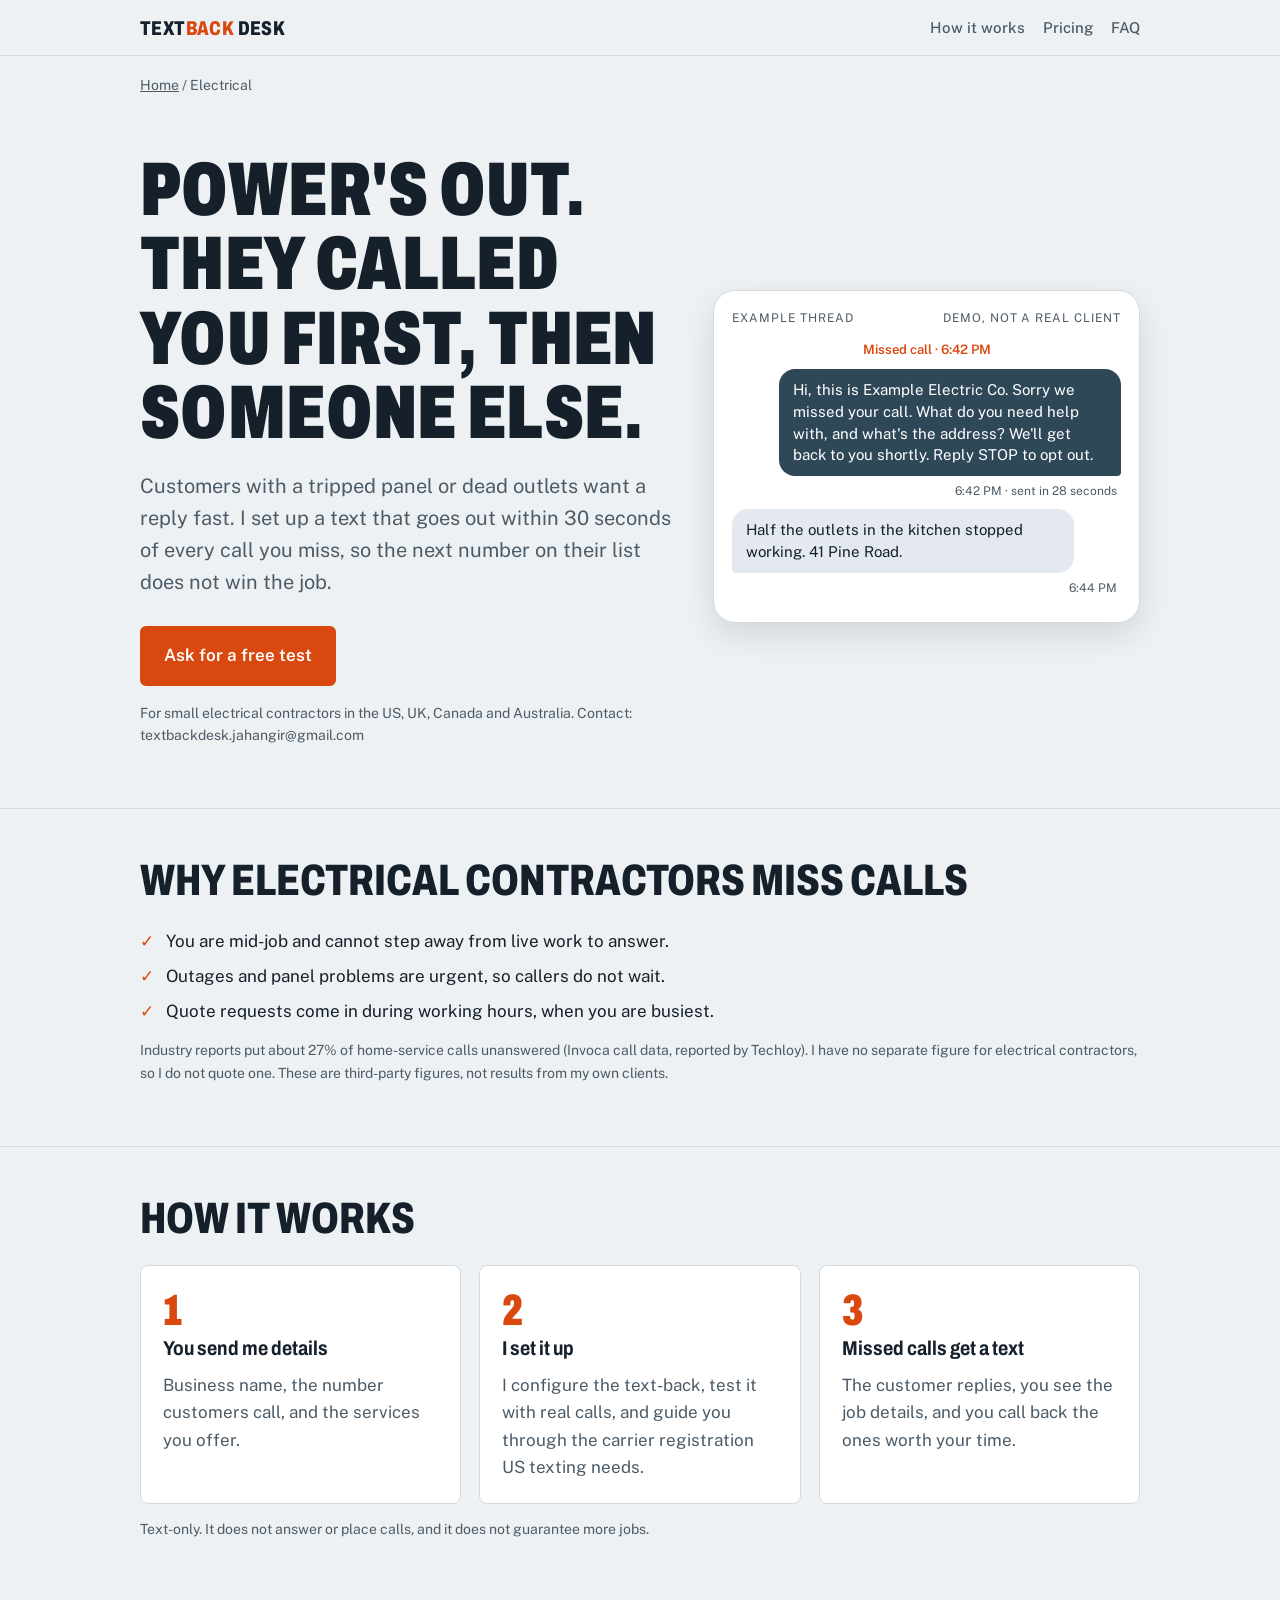
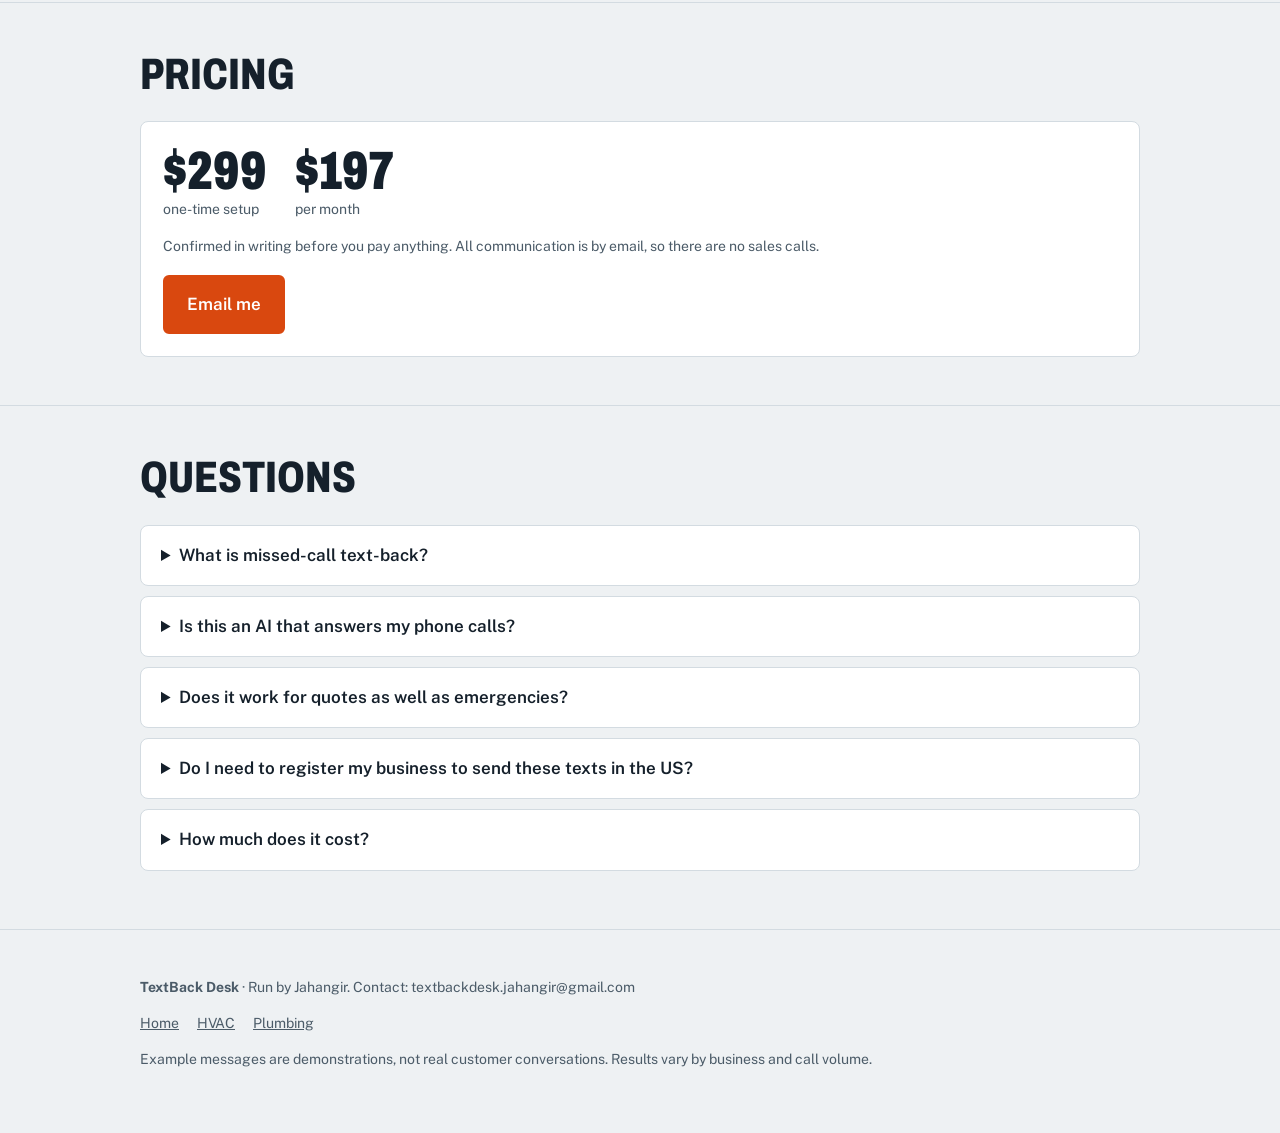
==== electrical/index.html @ cc11962f "Add TextBack Desk landing pages Co-Authored-By: Claude Sonnet 5.5 <noreply@anthropic.com> Claude-Ses" ====
<!DOCTYPE html>
<html lang="en">
<head>
<meta charset="utf-8">
<meta name="viewport" content="width=device-width, initial-scale=1">
<title>Missed-Call Text-Back for Electrical Contractors</title>
<meta name="description" content="Missed-call text-back for small electrical contractors in the US, UK, Canada and Australia. Every missed call gets a text within 30 seconds, written for electrical jobs.">
<link rel="canonical" href="https://jahangiribrahim66.github.io/textback-desk/electrical/">
<meta name="robots" content="index, follow">
<meta name="theme-color" content="#d9480f">
<meta property="og:type" content="website"><meta property="og:title" content="Missed-Call Text-Back for Electrical Contractors"><meta property="og:description" content="Missed-call text-back for small electrical contractors in the US, UK, Canada and Australia. Every missed call gets a text within 30 seconds, written for electrical jobs."><meta property="og:url" content="https://jahangiribrahim66.github.io/textback-desk/electrical/">
<link rel="icon" href="data:image/svg+xml,%3Csvg xmlns=%27http://www.w3.org/2000/svg%27 viewBox=%270 0 32 32%27%3E%3Crect width=%2732%27 height=%2732%27 rx=%276%27 fill=%27%23d9480f%27/%3E%3Cpath d=%27M8 10h16v9H15l-5 4v-4H8z%27 fill=%27white%27/%3E%3C/svg%3E">
<link rel="preconnect" href="https://fonts.googleapis.com">
<link rel="preconnect" href="https://fonts.gstatic.com" crossorigin>
<link href="https://fonts.googleapis.com/css2?family=Archivo:wdth,wght@62..125,500..900&family=Public+Sans:wght@400;500;600&display=swap" rel="stylesheet">
<style>
/* Direction: dispatch board. Truck-lettering headlines (condensed Archivo), hi-vis orange used only for the action, slate everywhere else. */
:root{
  --bg:#eef1f3; --surface:#ffffff; --ink:#15202b; --muted:#4b5b68; --line:#d3dbe1;
  --accent:#d9480f; --accent-ink:#ffffff; --slate:#2f4858; --bubble:#e3e9ee;
  --display:"Archivo","Arial Narrow",Arial,sans-serif; --body:"Public Sans",system-ui,-apple-system,"Segoe UI",sans-serif;
}
@media (prefers-color-scheme: dark){
  :root:not([data-theme="light"]){--bg:#10181f;--surface:#18232c;--ink:#eef2f5;--muted:#a3b2be;--line:#2b3a46;--accent:#ff7a3d;--accent-ink:#10181f;--slate:#7fa3b8;--bubble:#243441;color-scheme:dark}
}
:root[data-theme="dark"]{--bg:#10181f;--surface:#18232c;--ink:#eef2f5;--muted:#a3b2be;--line:#2b3a46;--accent:#ff7a3d;--accent-ink:#10181f;--slate:#7fa3b8;--bubble:#243441;color-scheme:dark}
*{box-sizing:border-box}
html{scroll-behavior:smooth}
body{margin:0;background:var(--bg);color:var(--ink);font:17px/1.6 var(--body)}
a{color:inherit}
.wrap{max-width:1040px;margin:0 auto;padding:0 20px}
header.top{border-bottom:1px solid var(--line)}
header.top .wrap{display:flex;justify-content:space-between;align-items:center;gap:16px;padding-top:14px;padding-bottom:14px}
.brand{font:800 20px/1 var(--display);font-stretch:75%;letter-spacing:.02em;text-transform:uppercase}
.brand span{color:var(--accent)}
nav a{margin-left:18px;text-decoration:none;font-weight:500;color:var(--muted);font-size:15px}
nav a:hover,nav a:focus-visible{color:var(--ink);text-decoration:underline}
h1,h2,h3{font-family:var(--display);text-wrap:balance;margin:0}
h1{font-size:clamp(40px,7vw,76px);font-weight:900;font-stretch:70%;line-height:.98;text-transform:uppercase;letter-spacing:.005em}
h2{font-size:clamp(28px,4.4vw,44px);font-weight:800;font-stretch:75%;text-transform:uppercase;line-height:1.05}
h3{font-size:20px;font-weight:700;font-stretch:85%}
.hero{display:grid;grid-template-columns:1.25fr 1fr;gap:40px;align-items:center;padding:56px 0 48px}
.hero p.lead{font-size:20px;color:var(--muted);max-width:34em;margin:20px 0 28px}
.btn{display:inline-block;background:var(--accent);color:var(--accent-ink);font-weight:600;padding:14px 22px;border-radius:6px;text-decoration:none;border:2px solid var(--accent)}
.btn:hover,.btn:focus-visible{outline:3px solid var(--slate);outline-offset:2px}
.btn.ghost{background:transparent;color:var(--ink);border-color:var(--line);margin-left:10px}
.fine{font-size:14px;color:var(--muted)}
.phone{background:var(--surface);border:1px solid var(--line);border-radius:22px;padding:18px;box-shadow:0 12px 30px rgba(21,32,43,.12)}
.phone .tag{font-size:12px;text-transform:uppercase;letter-spacing:.08em;color:var(--muted);margin-bottom:12px;display:flex;justify-content:space-between}
.msg{max-width:88%;padding:10px 14px;border-radius:16px;margin:8px 0;font-size:15px;line-height:1.45}
.msg.in{background:var(--bubble);border-bottom-left-radius:4px}
.msg.out{background:var(--slate);color:#fff;margin-left:auto;border-bottom-right-radius:4px}
:root[data-theme="dark"] .msg.out{color:#10181f}
@media (prefers-color-scheme: dark){:root:not([data-theme="light"]) .msg.out{color:#10181f}}
.sys{text-align:center;font-size:13px;color:var(--accent);font-weight:600;margin:6px 0}
.time{font-size:12px;color:var(--muted);text-align:right;margin:-2px 4px 6px}
section{padding:48px 0;border-top:1px solid var(--line)}
section>.wrap>h2{margin-bottom:24px}
.grid3{display:grid;grid-template-columns:repeat(3,1fr);gap:18px}
.card{background:var(--surface);border:1px solid var(--line);border-radius:8px;padding:22px}
.card .n{font:900 44px/1 var(--display);font-stretch:70%;color:var(--accent)}
.card p{margin:8px 0 0;color:var(--muted)}
.stats{display:grid;grid-template-columns:repeat(2,1fr);gap:18px}
.stat b{display:block;font:900 56px/1 var(--display);font-stretch:70%}
.two{display:grid;grid-template-columns:1fr 1fr;gap:18px}
ul.tick,ul.cross{list-style:none;padding:0;margin:14px 0 0}
ul.tick li,ul.cross li{padding-left:26px;position:relative;margin:8px 0}
ul.tick li::before{content:"\2713";position:absolute;left:0;color:var(--accent);font-weight:700}
ul.cross li::before{content:"\2715";position:absolute;left:0;color:var(--muted)}
.price{display:flex;flex-wrap:wrap;gap:28px;align-items:baseline}
.price b{font:900 54px/1 var(--display);font-stretch:70%}
details{background:var(--surface);border:1px solid var(--line);border-radius:8px;padding:16px 20px;margin:10px 0}
summary{font-weight:600;cursor:pointer}
details p{margin:10px 0 0;color:var(--muted)}
footer{border-top:1px solid var(--line);padding:32px 0 48px;color:var(--muted);font-size:14px}
:focus-visible{outline:3px solid var(--accent);outline-offset:2px}
@media (max-width:760px){
  .hero,.grid3,.two,.stats{grid-template-columns:1fr}
  .btn.ghost{margin:10px 0 0}
  nav a{margin-left:12px}
}
@media (prefers-reduced-motion:reduce){html{scroll-behavior:auto}}

.skip{position:absolute;left:-999px}.skip:focus{left:10px;top:10px;background:var(--surface);padding:8px 12px;z-index:9}
.crumbs{font-size:14px;color:var(--muted);padding-top:18px}.crumbs a{color:var(--muted)}
.links{display:flex;flex-wrap:wrap;gap:10px 18px;margin-top:10px}
</style>
<script type="application/ld+json">{"@context": "https://schema.org", "@graph": [{"@type": "Service", "@id": "https://jahangiribrahim66.github.io/textback-desk/electrical/#service", "name": "Missed-call text-back for electrical contractors", "serviceType": "Missed-call text-back setup and management", "description": "Missed-call text-back for small electrical contractors in the US, UK, Canada and Australia. Every missed call gets a text within 30 seconds, written for electrical jobs.", "provider": {"@type": "Person", "name": "Jahangir"}, "areaServed": ["United States", "United Kingdom", "Canada", "Australia"], "audience": {"@type": "BusinessAudience", "audienceType": "electrical contractors"}, "url": "https://jahangiribrahim66.github.io/textback-desk/electrical/"}, {"@type": "BreadcrumbList", "itemListElement": [{"@type": "ListItem", "position": 1, "name": "Home", "item": "https://jahangiribrahim66.github.io/textback-desk/"}, {"@type": "ListItem", "position": 2, "name": "Missed-Call Text-Back for Electrical Contractors", "item": "https://jahangiribrahim66.github.io/textback-desk/electrical/"}]}, {"@type": "FAQPage", "mainEntity": [{"@type": "Question", "name": "What is missed-call text-back?", "acceptedAnswer": {"@type": "Answer", "text": "It is an automatic text sent to a customer when their call to your business goes unanswered. It keeps the conversation open so the customer does not call the next company."}}, {"@type": "Question", "name": "Is this an AI that answers my phone calls?", "acceptedAnswer": {"@type": "Answer", "text": "No. This service is text-only. It does not answer or place phone calls."}}, {"@type": "Question", "name": "Does it work for quotes as well as emergencies?", "acceptedAnswer": {"@type": "Answer", "text": "Yes. The text asks what the job is, so you can read the reply and call back the emergency first and the quote request after."}}, {"@type": "Question", "name": "Do I need to register my business to send these texts in the US?", "acceptedAnswer": {"@type": "Answer", "text": "Yes. US carriers require A2P 10DLC registration for business texts sent from a standard local number, including automatic missed-call replies. It needs your legal business name, address, website and usually an EIN. Approval can take days to a couple of weeks, so texts may not go live on day one."}}, {"@type": "Question", "name": "How much does it cost?", "acceptedAnswer": {"@type": "Answer", "text": "Setup is $299 and the monthly fee is $197. The exact price is confirmed in writing before you pay anything."}}]}]}</script>
</head>
<body>
<a class="skip" href="#main">Skip to content</a>
<header class="top"><div class="wrap"><div class="brand"><a href="../" style="text-decoration:none">Text<span>Back</span> Desk</a></div><nav aria-label="Main"><a href="../#how">How it works</a><a href="../#pricing">Pricing</a><a href="../#faq">FAQ</a></nav></div></header>
<main id="main">
<div class="wrap">
  <div class="crumbs"><a href="../">Home</a> / Electrical</div>
  <div class="hero">
    <div>
      <h1>Power's out. They called you first, then someone else.</h1>
      <p class="lead">Customers with a tripped panel or dead outlets want a reply fast. I set up a text that goes out within 30 seconds of every call you miss, so the next number on their list does not win the job.</p>
      <a class="btn" href="mailto:textbackdesk.jahangir@gmail.com?subject=Free%20test%20of%20missed-call%20text-back">Ask for a free test</a>
      <p class="fine" style="margin-top:16px">For small electrical contractors in the US, UK, Canada and Australia. Contact: textbackdesk.jahangir@gmail.com</p>
    </div>
    <div class="phone" role="group" aria-label="Example text thread">
      <div class="tag"><span>Example thread</span><span>Demo, not a real client</span></div>
      <div class="sys">Missed call &middot; 6:42 PM</div>
      <div class="msg out">Hi, this is Example Electric Co. Sorry we missed your call. What do you need help with, and what's the address? We'll get back to you shortly. Reply STOP to opt out.</div>
      <div class="time">6:42 PM &middot; sent in 28 seconds</div>
      <div class="msg in">Half the outlets in the kitchen stopped working. 41 Pine Road.</div>
      <div class="time">6:44 PM</div>
    </div>
  </div>
</div>
<section><div class="wrap"><h2>Why electrical contractors miss calls</h2><ul class="tick"><li>You are mid-job and cannot step away from live work to answer.</li><li>Outages and panel problems are urgent, so callers do not wait.</li><li>Quote requests come in during working hours, when you are busiest.</li></ul><p class="fine" style="margin-top:14px">Industry reports put about 27% of home-service calls unanswered (Invoca call data, reported by Techloy). I have no separate figure for electrical contractors, so I do not quote one. These are third-party figures, not results from my own clients.</p></div></section>
<section id="how"><div class="wrap"><h2>How it works</h2>
<div class="grid3">
<div class="card"><div class="n">1</div><h3>You send me details</h3><p>Business name, the number customers call, and the services you offer.</p></div>
<div class="card"><div class="n">2</div><h3>I set it up</h3><p>I configure the text-back, test it with real calls, and guide you through the carrier registration US texting needs.</p></div>
<div class="card"><div class="n">3</div><h3>Missed calls get a text</h3><p>The customer replies, you see the job details, and you call back the ones worth your time.</p></div></div>
<p class="fine" style="margin-top:14px">Text-only. It does not answer or place calls, and it does not guarantee more jobs.</p></div></section>
<section id="pricing"><div class="wrap"><h2>Pricing</h2><div class="card"><div class="price"><div><b>$299</b><div class="fine">one-time setup</div></div><div><b>$197</b><div class="fine">per month</div></div></div><p class="fine" style="margin-top:14px">Confirmed in writing before you pay anything. All communication is by email, so there are no sales calls.</p><p style="margin-top:18px"><a class="btn" href="mailto:textbackdesk.jahangir@gmail.com?subject=Missed-call%20text-back">Email me</a></p></div></div></section>
<section id="faq"><div class="wrap"><h2>Questions</h2><details><summary>What is missed-call text-back?</summary><p>It is an automatic text sent to a customer when their call to your business goes unanswered. It keeps the conversation open so the customer does not call the next company.</p></details><details><summary>Is this an AI that answers my phone calls?</summary><p>No. This service is text-only. It does not answer or place phone calls.</p></details><details><summary>Does it work for quotes as well as emergencies?</summary><p>Yes. The text asks what the job is, so you can read the reply and call back the emergency first and the quote request after.</p></details><details><summary>Do I need to register my business to send these texts in the US?</summary><p>Yes. US carriers require A2P 10DLC registration for business texts sent from a standard local number, including automatic missed-call replies. It needs your legal business name, address, website and usually an EIN. Approval can take days to a couple of weeks, so texts may not go live on day one.</p></details><details><summary>How much does it cost?</summary><p>Setup is $299 and the monthly fee is $197. The exact price is confirmed in writing before you pay anything.</p></details></div></section>
</main>
<footer><div class="wrap"><p><strong>TextBack Desk</strong> &middot; Run by Jahangir. Contact: textbackdesk.jahangir@gmail.com</p><div class="links"><a href="../">Home</a><a href="../hvac/">HVAC</a><a href="../plumbing/">Plumbing</a></div><p>Example messages are demonstrations, not real customer conversations. Results vary by business and call volume.</p></div></footer>
</body></html>
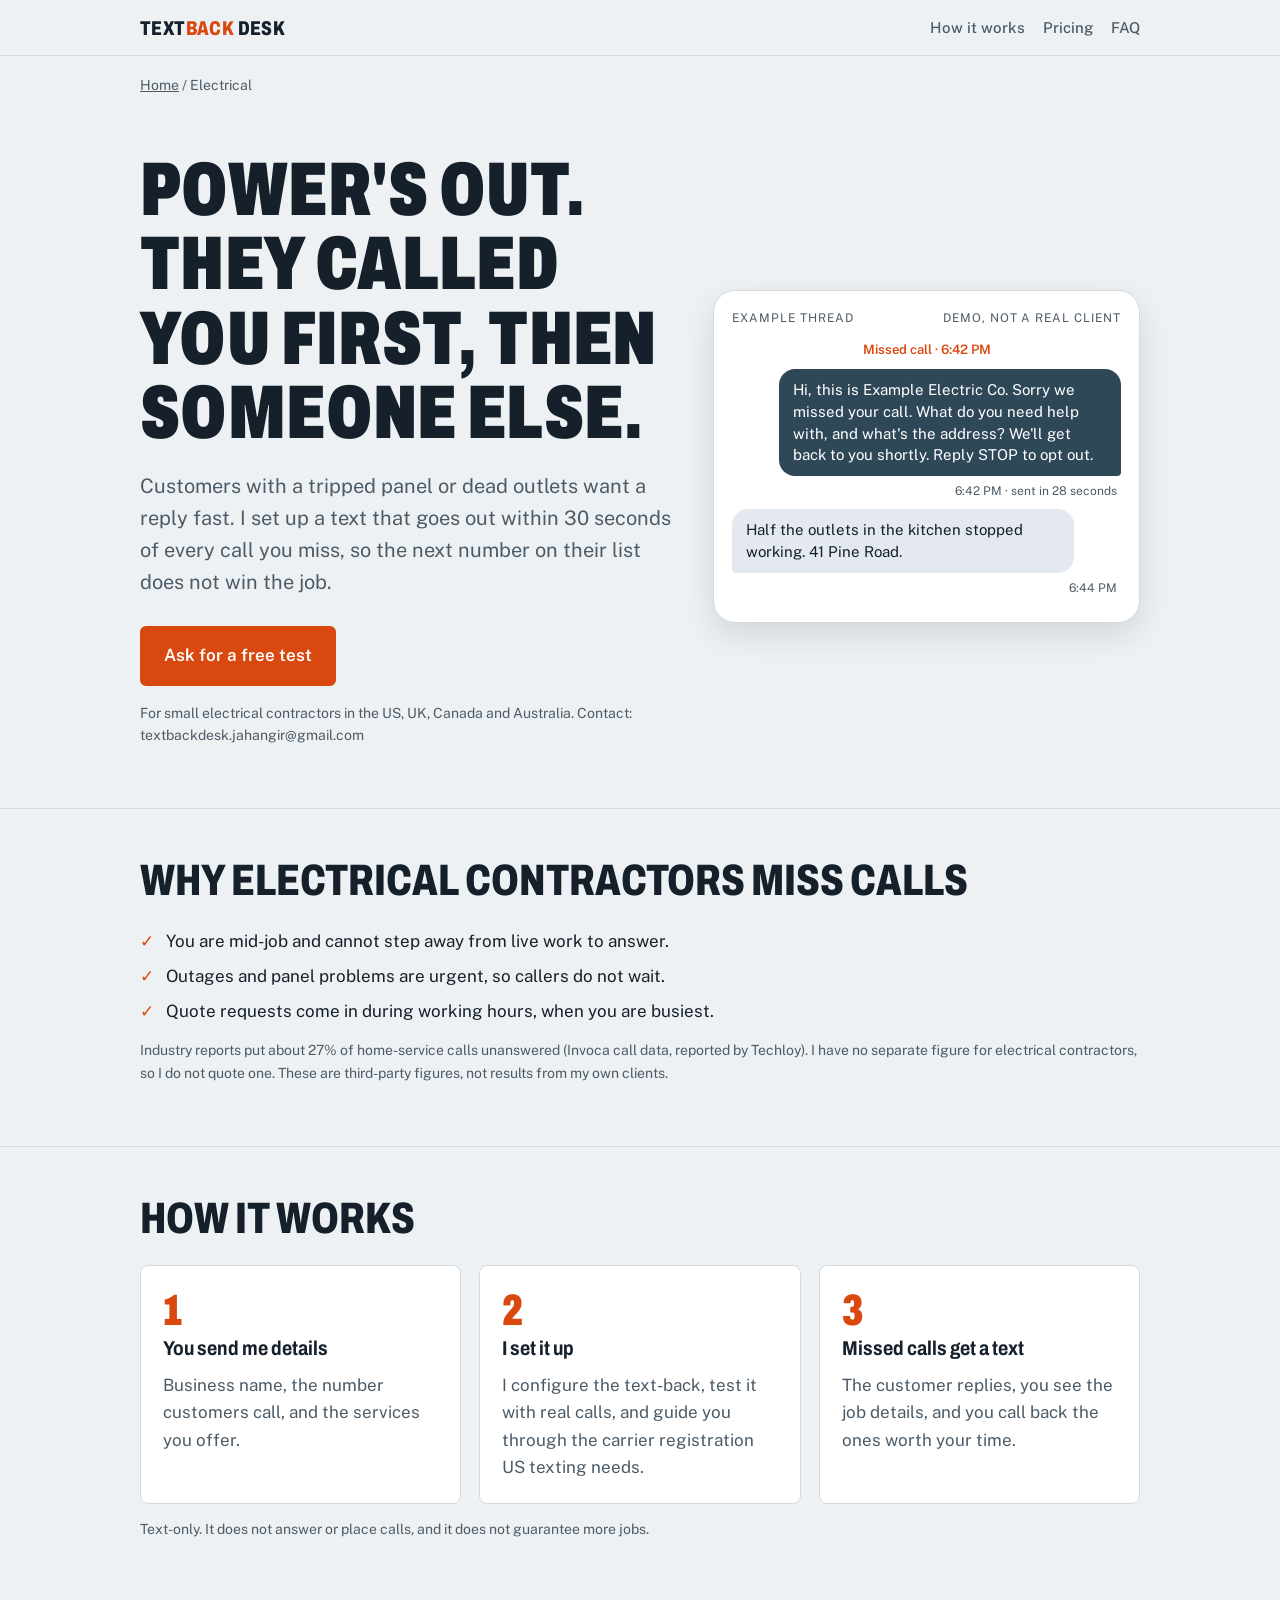
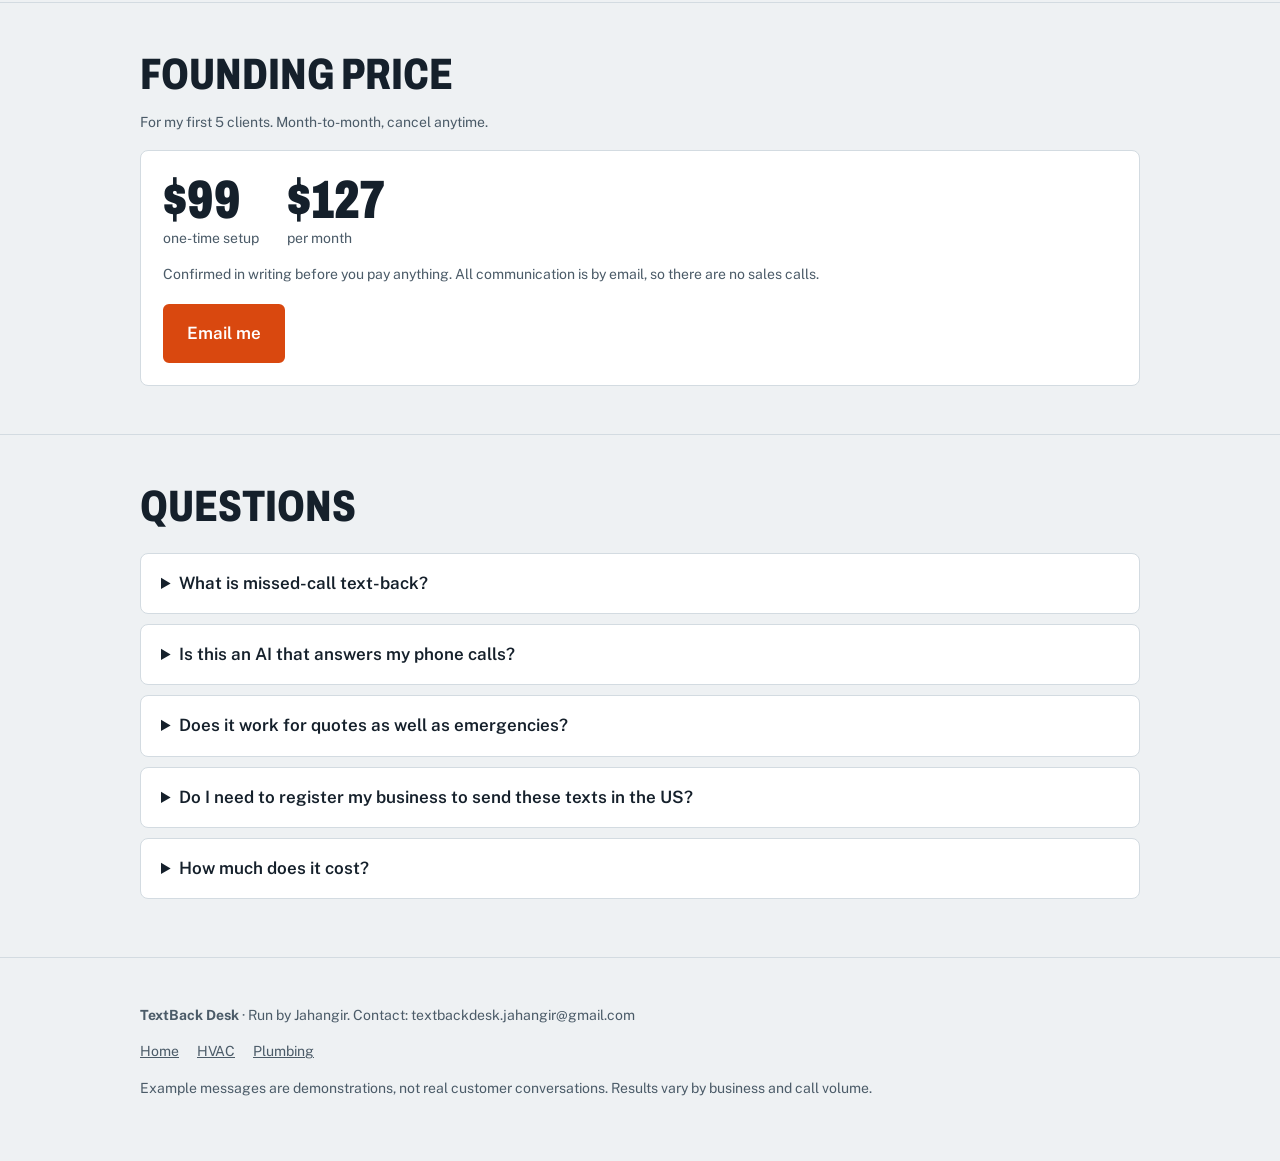
==== commit 0a209ce6: "Set founding price: $99 setup, $127/month Co-Authored-By: Claude Sonnet 5.5 <noreply@anthropic.com> " ====
--- a/electrical/index.html
+++ b/electrical/index.html
@@ -85,7 +85,7 @@
 .crumbs{font-size:14px;color:var(--muted);padding-top:18px}.crumbs a{color:var(--muted)}
 .links{display:flex;flex-wrap:wrap;gap:10px 18px;margin-top:10px}
 </style>
-<script type="application/ld+json">{"@context": "https://schema.org", "@graph": [{"@type": "Service", "@id": "https://jahangiribrahim66.github.io/textback-desk/electrical/#service", "name": "Missed-call text-back for electrical contractors", "serviceType": "Missed-call text-back setup and management", "description": "Missed-call text-back for small electrical contractors in the US, UK, Canada and Australia. Every missed call gets a text within 30 seconds, written for electrical jobs.", "provider": {"@type": "Person", "name": "Jahangir"}, "areaServed": ["United States", "United Kingdom", "Canada", "Australia"], "audience": {"@type": "BusinessAudience", "audienceType": "electrical contractors"}, "url": "https://jahangiribrahim66.github.io/textback-desk/electrical/"}, {"@type": "BreadcrumbList", "itemListElement": [{"@type": "ListItem", "position": 1, "name": "Home", "item": "https://jahangiribrahim66.github.io/textback-desk/"}, {"@type": "ListItem", "position": 2, "name": "Missed-Call Text-Back for Electrical Contractors", "item": "https://jahangiribrahim66.github.io/textback-desk/electrical/"}]}, {"@type": "FAQPage", "mainEntity": [{"@type": "Question", "name": "What is missed-call text-back?", "acceptedAnswer": {"@type": "Answer", "text": "It is an automatic text sent to a customer when their call to your business goes unanswered. It keeps the conversation open so the customer does not call the next company."}}, {"@type": "Question", "name": "Is this an AI that answers my phone calls?", "acceptedAnswer": {"@type": "Answer", "text": "No. This service is text-only. It does not answer or place phone calls."}}, {"@type": "Question", "name": "Does it work for quotes as well as emergencies?", "acceptedAnswer": {"@type": "Answer", "text": "Yes. The text asks what the job is, so you can read the reply and call back the emergency first and the quote request after."}}, {"@type": "Question", "name": "Do I need to register my business to send these texts in the US?", "acceptedAnswer": {"@type": "Answer", "text": "Yes. US carriers require A2P 10DLC registration for business texts sent from a standard local number, including automatic missed-call replies. It needs your legal business name, address, website and usually an EIN. Approval can take days to a couple of weeks, so texts may not go live on day one."}}, {"@type": "Question", "name": "How much does it cost?", "acceptedAnswer": {"@type": "Answer", "text": "Setup is $299 and the monthly fee is $197. The exact price is confirmed in writing before you pay anything."}}]}]}</script>
+<script type="application/ld+json">{"@context": "https://schema.org", "@graph": [{"@type": "Service", "@id": "https://jahangiribrahim66.github.io/textback-desk/electrical/#service", "name": "Missed-call text-back for electrical contractors", "serviceType": "Missed-call text-back setup and management", "description": "Missed-call text-back for small electrical contractors in the US, UK, Canada and Australia. Every missed call gets a text within 30 seconds, written for electrical jobs.", "provider": {"@type": "Person", "name": "Jahangir"}, "areaServed": ["United States", "United Kingdom", "Canada", "Australia"], "audience": {"@type": "BusinessAudience", "audienceType": "electrical contractors"}, "url": "https://jahangiribrahim66.github.io/textback-desk/electrical/"}, {"@type": "BreadcrumbList", "itemListElement": [{"@type": "ListItem", "position": 1, "name": "Home", "item": "https://jahangiribrahim66.github.io/textback-desk/"}, {"@type": "ListItem", "position": 2, "name": "Missed-Call Text-Back for Electrical Contractors", "item": "https://jahangiribrahim66.github.io/textback-desk/electrical/"}]}, {"@type": "FAQPage", "mainEntity": [{"@type": "Question", "name": "What is missed-call text-back?", "acceptedAnswer": {"@type": "Answer", "text": "It is an automatic text sent to a customer when their call to your business goes unanswered. It keeps the conversation open so the customer does not call the next company."}}, {"@type": "Question", "name": "Is this an AI that answers my phone calls?", "acceptedAnswer": {"@type": "Answer", "text": "No. This service is text-only. It does not answer or place phone calls."}}, {"@type": "Question", "name": "Does it work for quotes as well as emergencies?", "acceptedAnswer": {"@type": "Answer", "text": "Yes. The text asks what the job is, so you can read the reply and call back the emergency first and the quote request after."}}, {"@type": "Question", "name": "Do I need to register my business to send these texts in the US?", "acceptedAnswer": {"@type": "Answer", "text": "Yes. US carriers require A2P 10DLC registration for business texts sent from a standard local number, including automatic missed-call replies. It needs your legal business name, address, website and usually an EIN. Approval can take days to a couple of weeks, so texts may not go live on day one."}}, {"@type": "Question", "name": "How much does it cost?", "acceptedAnswer": {"@type": "Answer", "text": "Founding price for the first 5 clients: $99 setup and $127 per month, month-to-month. The exact price is confirmed in writing before you pay anything."}}]}]}</script>
 </head>
 <body>
 <a class="skip" href="#main">Skip to content</a>
@@ -117,8 +117,8 @@
 <div class="card"><div class="n">2</div><h3>I set it up</h3><p>I configure the text-back, test it with real calls, and guide you through the carrier registration US texting needs.</p></div>
 <div class="card"><div class="n">3</div><h3>Missed calls get a text</h3><p>The customer replies, you see the job details, and you call back the ones worth your time.</p></div></div>
 <p class="fine" style="margin-top:14px">Text-only. It does not answer or place calls, and it does not guarantee more jobs.</p></div></section>
-<section id="pricing"><div class="wrap"><h2>Pricing</h2><div class="card"><div class="price"><div><b>$299</b><div class="fine">one-time setup</div></div><div><b>$197</b><div class="fine">per month</div></div></div><p class="fine" style="margin-top:14px">Confirmed in writing before you pay anything. All communication is by email, so there are no sales calls.</p><p style="margin-top:18px"><a class="btn" href="mailto:textbackdesk.jahangir@gmail.com?subject=Missed-call%20text-back">Email me</a></p></div></div></section>
-<section id="faq"><div class="wrap"><h2>Questions</h2><details><summary>What is missed-call text-back?</summary><p>It is an automatic text sent to a customer when their call to your business goes unanswered. It keeps the conversation open so the customer does not call the next company.</p></details><details><summary>Is this an AI that answers my phone calls?</summary><p>No. This service is text-only. It does not answer or place phone calls.</p></details><details><summary>Does it work for quotes as well as emergencies?</summary><p>Yes. The text asks what the job is, so you can read the reply and call back the emergency first and the quote request after.</p></details><details><summary>Do I need to register my business to send these texts in the US?</summary><p>Yes. US carriers require A2P 10DLC registration for business texts sent from a standard local number, including automatic missed-call replies. It needs your legal business name, address, website and usually an EIN. Approval can take days to a couple of weeks, so texts may not go live on day one.</p></details><details><summary>How much does it cost?</summary><p>Setup is $299 and the monthly fee is $197. The exact price is confirmed in writing before you pay anything.</p></details></div></section>
+<section id="pricing"><div class="wrap"><h2>Founding price</h2><p class="fine" style="margin:-10px 0 16px">For my first 5 clients. Month-to-month, cancel anytime.</p><div class="card"><div class="price"><div><b>$99</b><div class="fine">one-time setup</div></div><div><b>$127</b><div class="fine">per month</div></div></div><p class="fine" style="margin-top:14px">Confirmed in writing before you pay anything. All communication is by email, so there are no sales calls.</p><p style="margin-top:18px"><a class="btn" href="mailto:textbackdesk.jahangir@gmail.com?subject=Missed-call%20text-back">Email me</a></p></div></div></section>
+<section id="faq"><div class="wrap"><h2>Questions</h2><details><summary>What is missed-call text-back?</summary><p>It is an automatic text sent to a customer when their call to your business goes unanswered. It keeps the conversation open so the customer does not call the next company.</p></details><details><summary>Is this an AI that answers my phone calls?</summary><p>No. This service is text-only. It does not answer or place phone calls.</p></details><details><summary>Does it work for quotes as well as emergencies?</summary><p>Yes. The text asks what the job is, so you can read the reply and call back the emergency first and the quote request after.</p></details><details><summary>Do I need to register my business to send these texts in the US?</summary><p>Yes. US carriers require A2P 10DLC registration for business texts sent from a standard local number, including automatic missed-call replies. It needs your legal business name, address, website and usually an EIN. Approval can take days to a couple of weeks, so texts may not go live on day one.</p></details><details><summary>How much does it cost?</summary><p>Founding price for the first 5 clients: $99 setup and $127 per month, month-to-month. The exact price is confirmed in writing before you pay anything.</p></details></div></section>
 </main>
 <footer><div class="wrap"><p><strong>TextBack Desk</strong> &middot; Run by Jahangir. Contact: textbackdesk.jahangir@gmail.com</p><div class="links"><a href="../">Home</a><a href="../hvac/">HVAC</a><a href="../plumbing/">Plumbing</a></div><p>Example messages are demonstrations, not real customer conversations. Results vary by business and call volume.</p></div></footer>
 </body></html>
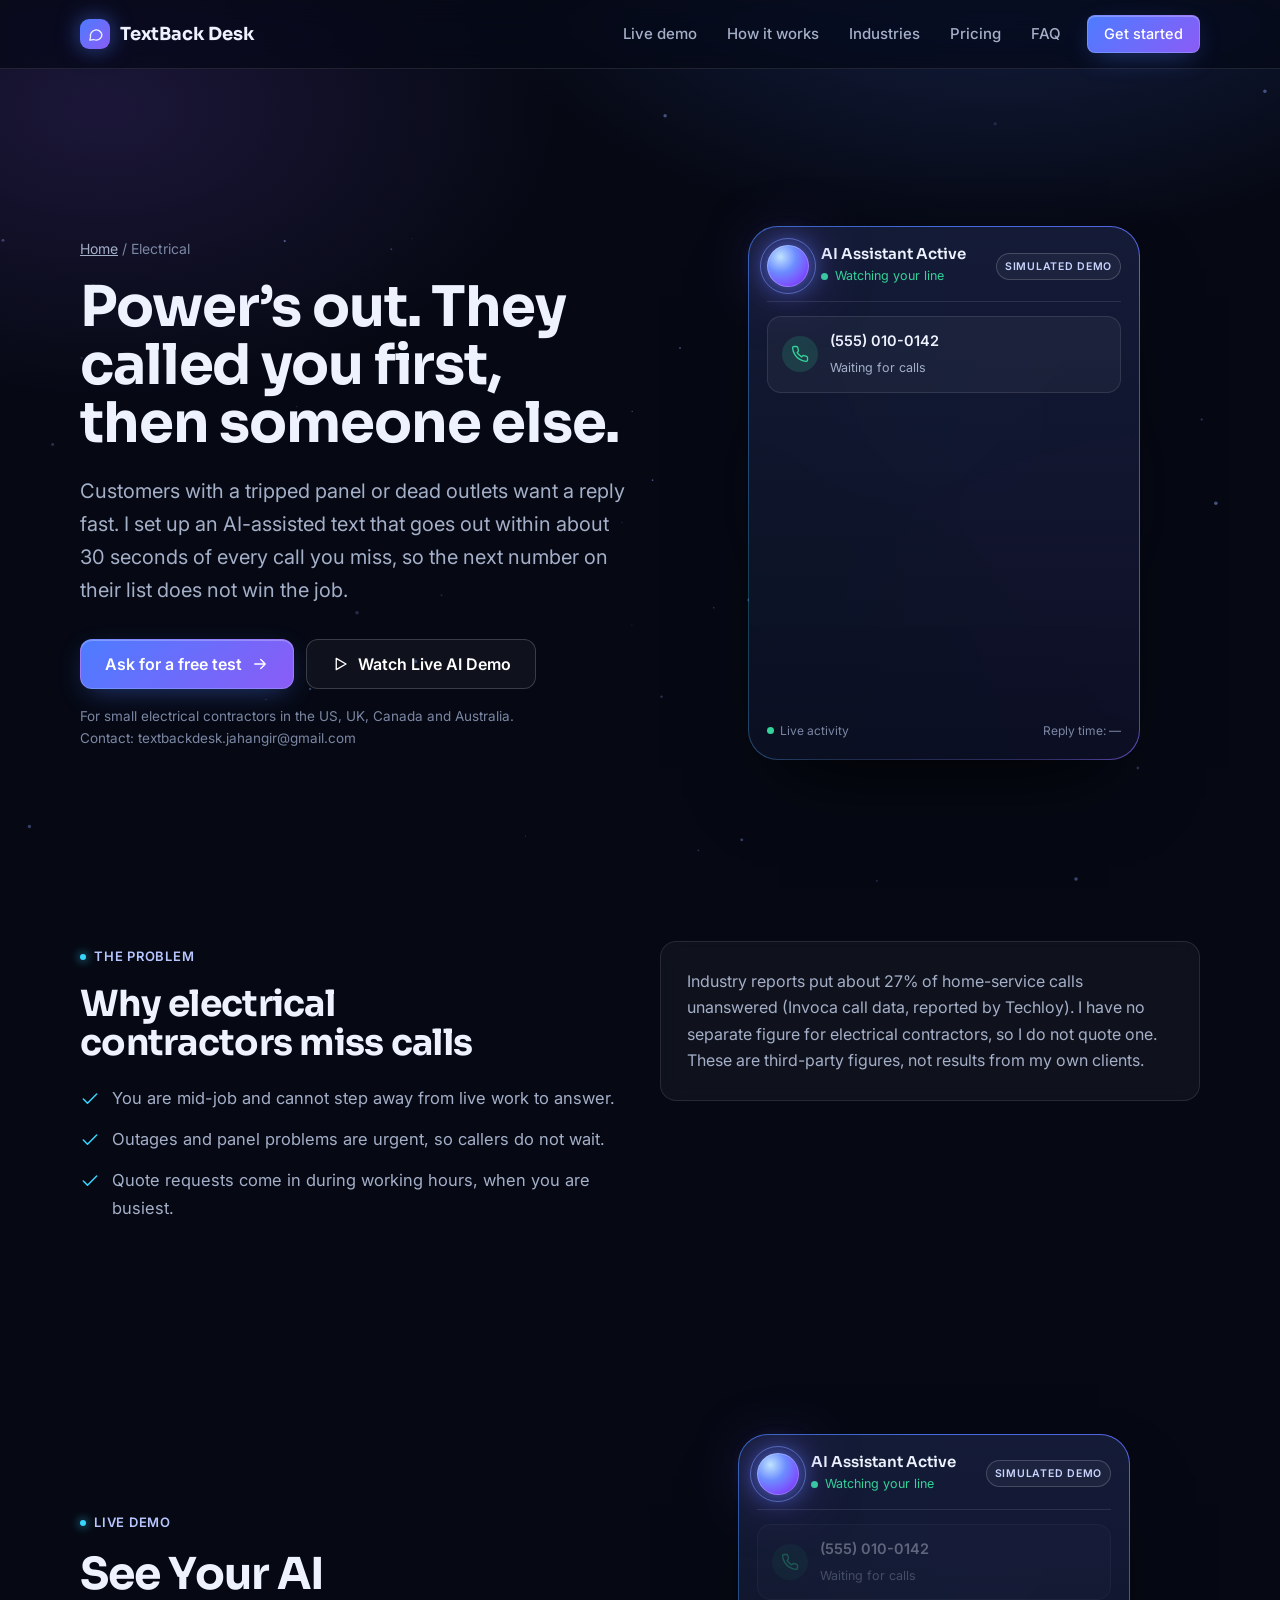
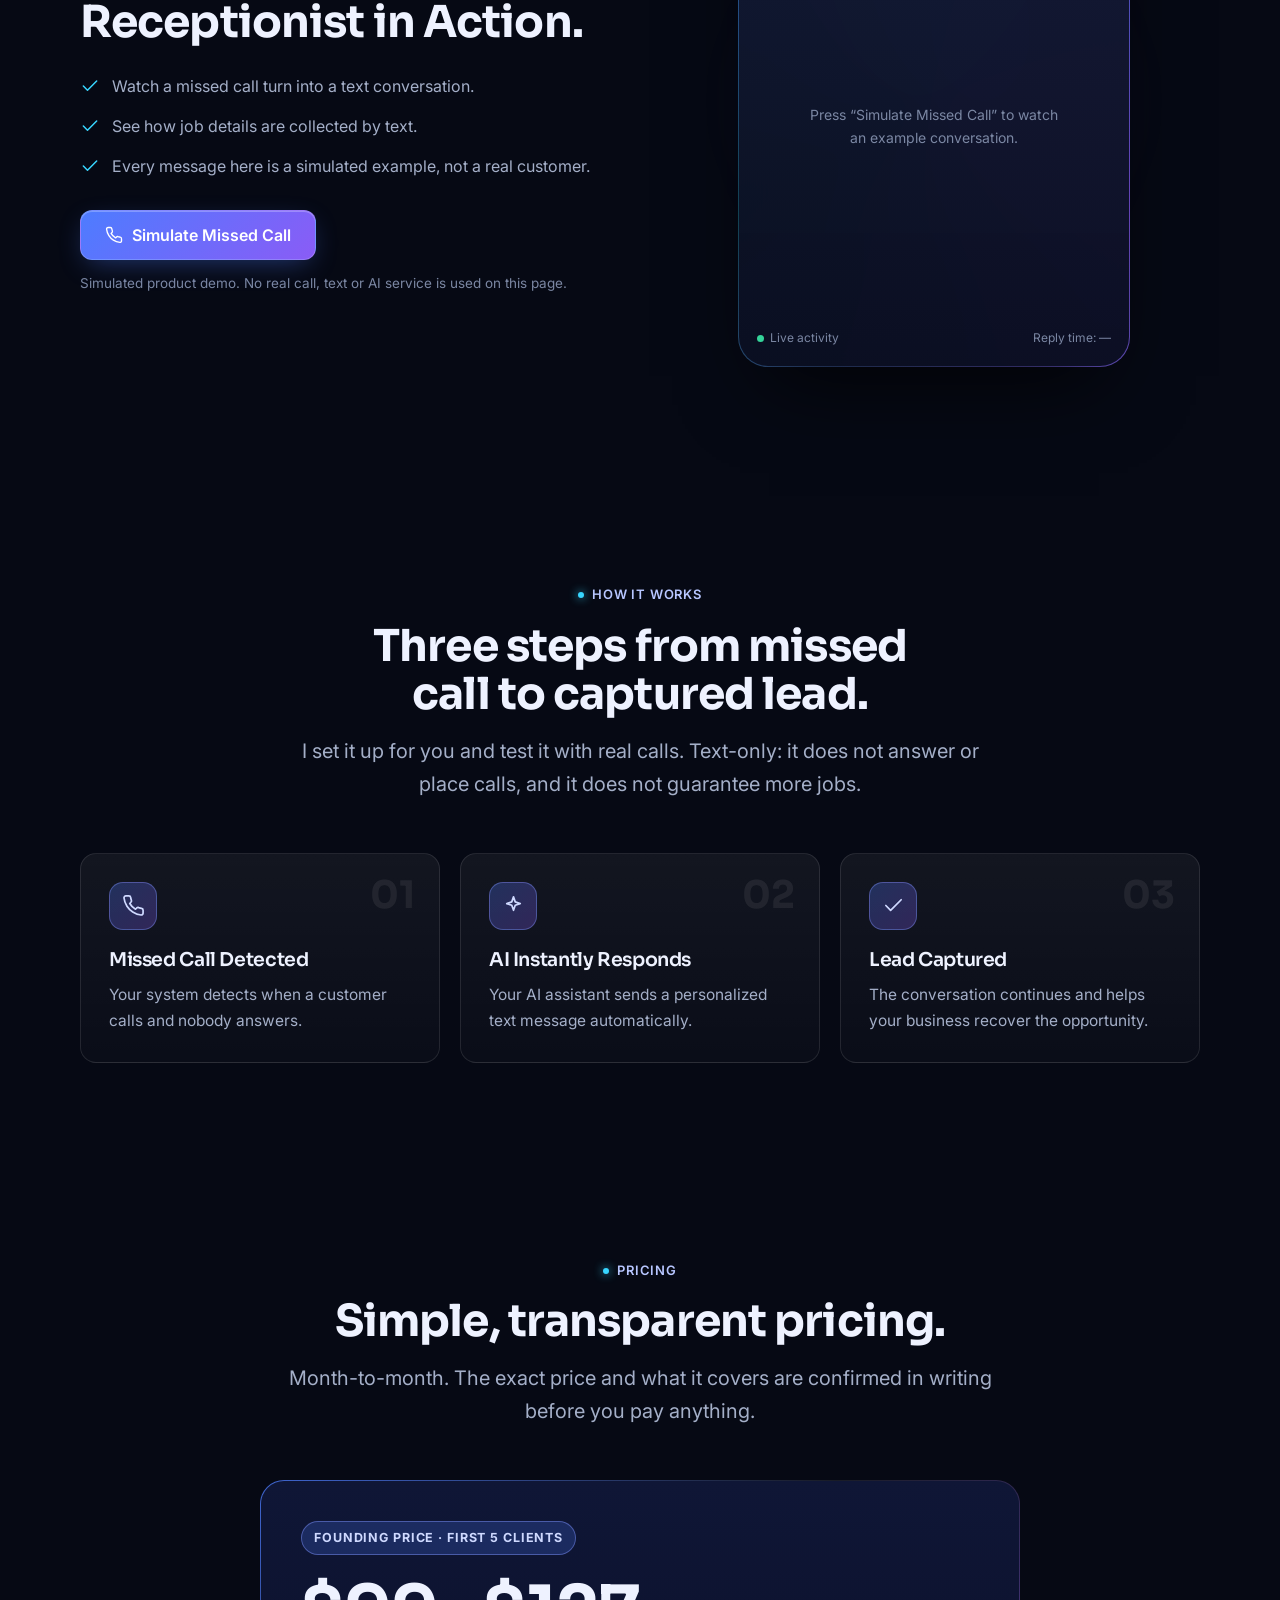
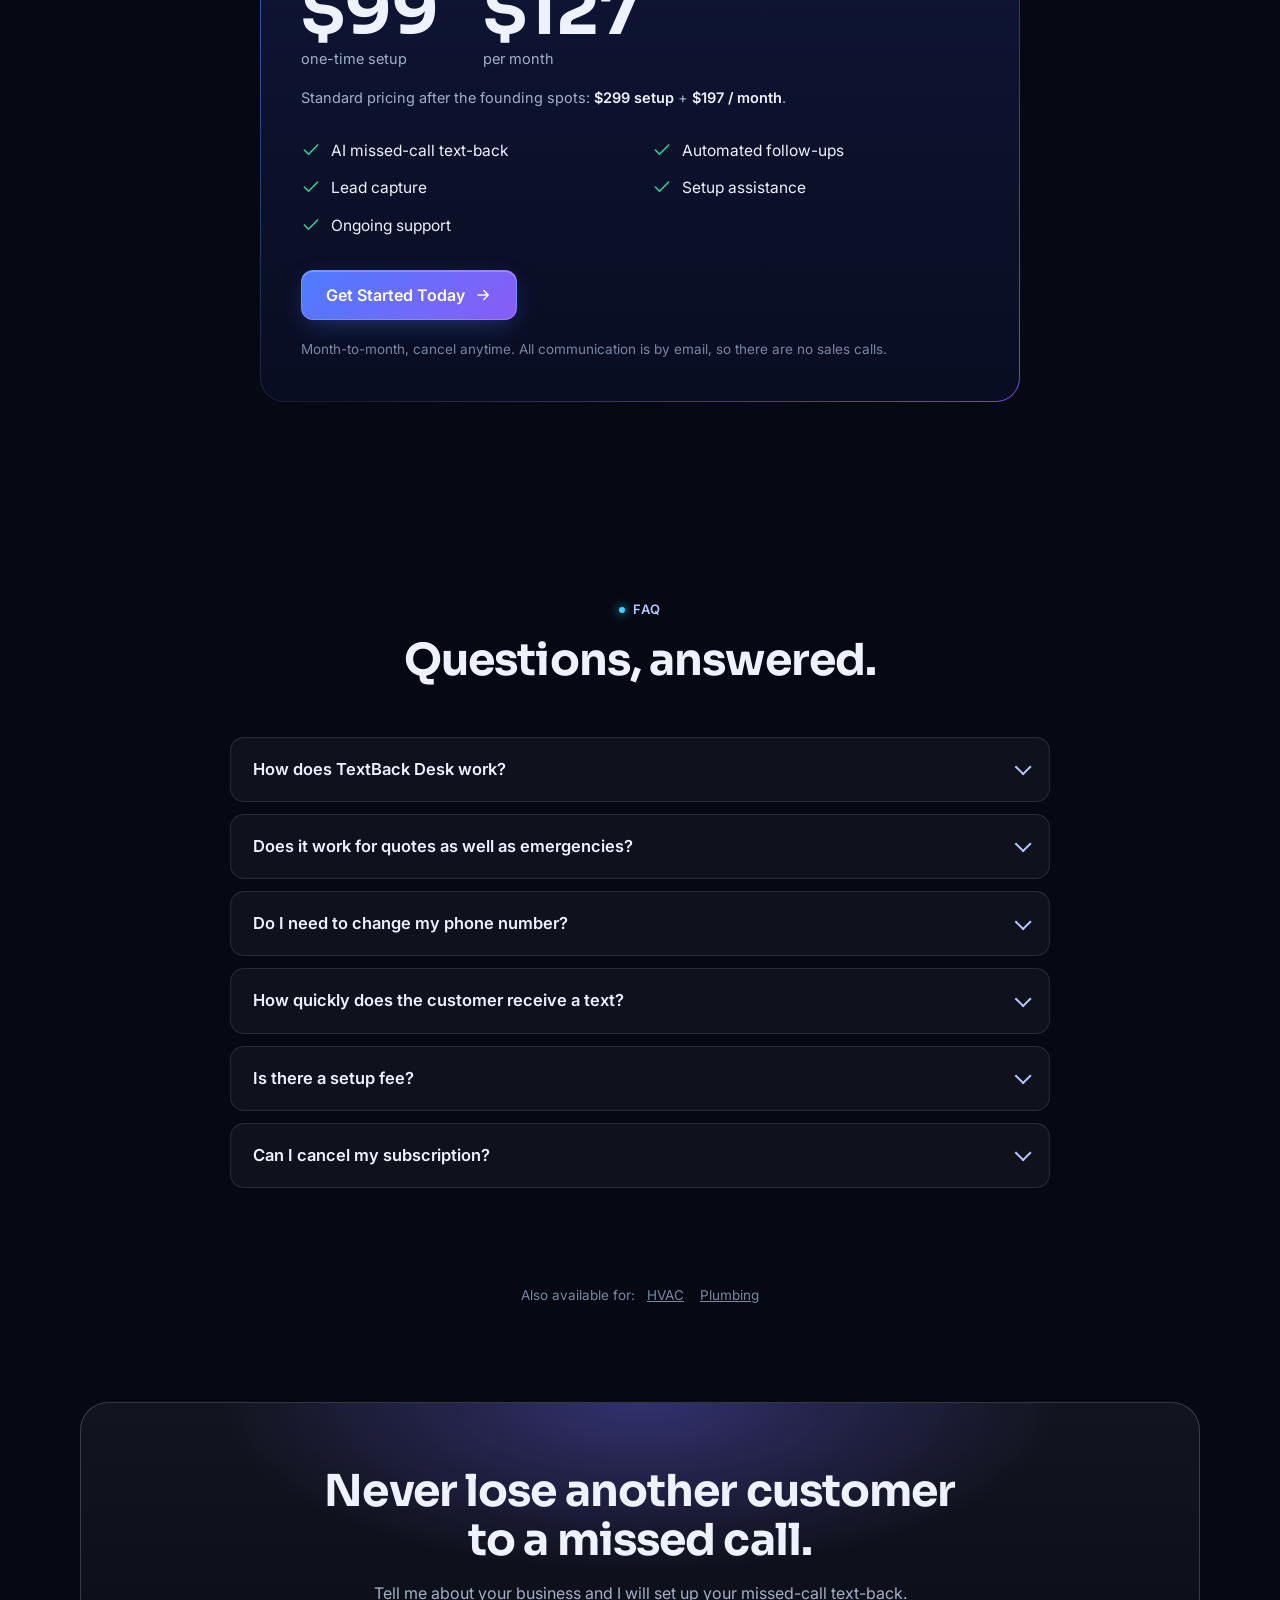
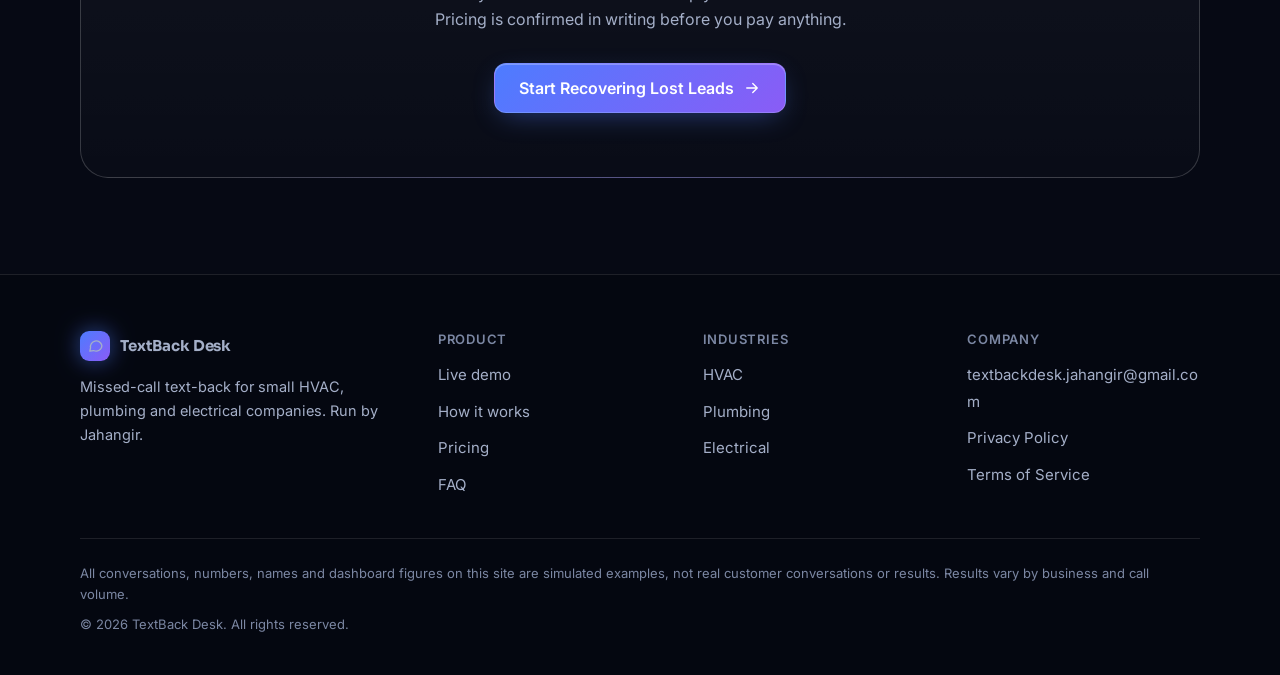
==== commit c559ccac: "Redesign: premium dark AI SaaS landing page with simulated AI demo Shared assets (styles.css, app.js" ====
--- a/electrical/index.html
+++ b/electrical/index.html
@@ -3,122 +3,173 @@
 <head>
 <meta charset="utf-8">
 <meta name="viewport" content="width=device-width, initial-scale=1">
-<title>Missed-Call Text-Back for Electrical Contractors</title>
-<meta name="description" content="Missed-call text-back for small electrical contractors in the US, UK, Canada and Australia. Every missed call gets a text within 30 seconds, written for electrical jobs.">
+<title>Missed-Call Text-Back for Electrical Contractors | TextBack Desk</title>
+<meta name="description" content="Missed-call text-back for small electrical contractors in the US, UK, Canada and Australia. A text goes out within about 30 seconds of a missed call, written for electrical jobs.">
 <link rel="canonical" href="https://jahangiribrahim66.github.io/textback-desk/electrical/">
 <meta name="robots" content="index, follow">
-<meta name="theme-color" content="#d9480f">
-<meta property="og:type" content="website"><meta property="og:title" content="Missed-Call Text-Back for Electrical Contractors"><meta property="og:description" content="Missed-call text-back for small electrical contractors in the US, UK, Canada and Australia. Every missed call gets a text within 30 seconds, written for electrical jobs."><meta property="og:url" content="https://jahangiribrahim66.github.io/textback-desk/electrical/">
-<link rel="icon" href="data:image/svg+xml,%3Csvg xmlns=%27http://www.w3.org/2000/svg%27 viewBox=%270 0 32 32%27%3E%3Crect width=%2732%27 height=%2732%27 rx=%276%27 fill=%27%23d9480f%27/%3E%3Cpath d=%27M8 10h16v9H15l-5 4v-4H8z%27 fill=%27white%27/%3E%3C/svg%3E">
+<meta property="og:type" content="website">
+<meta property="og:site_name" content="TextBack Desk">
+<meta property="og:title" content="Missed-Call Text-Back for Electrical Contractors | TextBack Desk">
+<meta property="og:description" content="Missed-call text-back for small electrical contractors in the US, UK, Canada and Australia. A text goes out within about 30 seconds of a missed call, written for electrical jobs.">
+<meta property="og:url" content="https://jahangiribrahim66.github.io/textback-desk/electrical/">
+<meta name="twitter:card" content="summary">
+<link rel="icon" href="data:image/svg+xml,%3Csvg xmlns=%27http://www.w3.org/2000/svg%27 viewBox=%270 0 32 32%27%3E%3Cdefs%3E%3ClinearGradient id=%27g%27 x1=%270%27 y1=%270%27 x2=%271%27 y2=%271%27%3E%3Cstop offset=%270%27 stop-color=%27%234d7cff%27/%3E%3Cstop offset=%271%27 stop-color=%27%238a5cf6%27/%3E%3C/linearGradient%3E%3C/defs%3E%3Crect width=%2732%27 height=%2732%27 rx=%278%27 fill=%27url(%23g)%27/%3E%3Cpath d=%27M8 10h16v9H15l-5 4v-4H8z%27 fill=%27white%27/%3E%3C/svg%3E">
+<meta name="theme-color" content="#060914">
+<meta name="color-scheme" content="dark">
 <link rel="preconnect" href="https://fonts.googleapis.com">
 <link rel="preconnect" href="https://fonts.gstatic.com" crossorigin>
-<link href="https://fonts.googleapis.com/css2?family=Archivo:wdth,wght@62..125,500..900&family=Public+Sans:wght@400;500;600&display=swap" rel="stylesheet">
-<style>
-/* Direction: dispatch board. Truck-lettering headlines (condensed Archivo), hi-vis orange used only for the action, slate everywhere else. */
-:root{
-  --bg:#eef1f3; --surface:#ffffff; --ink:#15202b; --muted:#4b5b68; --line:#d3dbe1;
-  --accent:#d9480f; --accent-ink:#ffffff; --slate:#2f4858; --bubble:#e3e9ee;
-  --display:"Archivo","Arial Narrow",Arial,sans-serif; --body:"Public Sans",system-ui,-apple-system,"Segoe UI",sans-serif;
-}
-@media (prefers-color-scheme: dark){
-  :root:not([data-theme="light"]){--bg:#10181f;--surface:#18232c;--ink:#eef2f5;--muted:#a3b2be;--line:#2b3a46;--accent:#ff7a3d;--accent-ink:#10181f;--slate:#7fa3b8;--bubble:#243441;color-scheme:dark}
-}
-:root[data-theme="dark"]{--bg:#10181f;--surface:#18232c;--ink:#eef2f5;--muted:#a3b2be;--line:#2b3a46;--accent:#ff7a3d;--accent-ink:#10181f;--slate:#7fa3b8;--bubble:#243441;color-scheme:dark}
-*{box-sizing:border-box}
-html{scroll-behavior:smooth}
-body{margin:0;background:var(--bg);color:var(--ink);font:17px/1.6 var(--body)}
-a{color:inherit}
-.wrap{max-width:1040px;margin:0 auto;padding:0 20px}
-header.top{border-bottom:1px solid var(--line)}
-header.top .wrap{display:flex;justify-content:space-between;align-items:center;gap:16px;padding-top:14px;padding-bottom:14px}
-.brand{font:800 20px/1 var(--display);font-stretch:75%;letter-spacing:.02em;text-transform:uppercase}
-.brand span{color:var(--accent)}
-nav a{margin-left:18px;text-decoration:none;font-weight:500;color:var(--muted);font-size:15px}
-nav a:hover,nav a:focus-visible{color:var(--ink);text-decoration:underline}
-h1,h2,h3{font-family:var(--display);text-wrap:balance;margin:0}
-h1{font-size:clamp(40px,7vw,76px);font-weight:900;font-stretch:70%;line-height:.98;text-transform:uppercase;letter-spacing:.005em}
-h2{font-size:clamp(28px,4.4vw,44px);font-weight:800;font-stretch:75%;text-transform:uppercase;line-height:1.05}
-h3{font-size:20px;font-weight:700;font-stretch:85%}
-.hero{display:grid;grid-template-columns:1.25fr 1fr;gap:40px;align-items:center;padding:56px 0 48px}
-.hero p.lead{font-size:20px;color:var(--muted);max-width:34em;margin:20px 0 28px}
-.btn{display:inline-block;background:var(--accent);color:var(--accent-ink);font-weight:600;padding:14px 22px;border-radius:6px;text-decoration:none;border:2px solid var(--accent)}
-.btn:hover,.btn:focus-visible{outline:3px solid var(--slate);outline-offset:2px}
-.btn.ghost{background:transparent;color:var(--ink);border-color:var(--line);margin-left:10px}
-.fine{font-size:14px;color:var(--muted)}
-.phone{background:var(--surface);border:1px solid var(--line);border-radius:22px;padding:18px;box-shadow:0 12px 30px rgba(21,32,43,.12)}
-.phone .tag{font-size:12px;text-transform:uppercase;letter-spacing:.08em;color:var(--muted);margin-bottom:12px;display:flex;justify-content:space-between}
-.msg{max-width:88%;padding:10px 14px;border-radius:16px;margin:8px 0;font-size:15px;line-height:1.45}
-.msg.in{background:var(--bubble);border-bottom-left-radius:4px}
-.msg.out{background:var(--slate);color:#fff;margin-left:auto;border-bottom-right-radius:4px}
-:root[data-theme="dark"] .msg.out{color:#10181f}
-@media (prefers-color-scheme: dark){:root:not([data-theme="light"]) .msg.out{color:#10181f}}
-.sys{text-align:center;font-size:13px;color:var(--accent);font-weight:600;margin:6px 0}
-.time{font-size:12px;color:var(--muted);text-align:right;margin:-2px 4px 6px}
-section{padding:48px 0;border-top:1px solid var(--line)}
-section>.wrap>h2{margin-bottom:24px}
-.grid3{display:grid;grid-template-columns:repeat(3,1fr);gap:18px}
-.card{background:var(--surface);border:1px solid var(--line);border-radius:8px;padding:22px}
-.card .n{font:900 44px/1 var(--display);font-stretch:70%;color:var(--accent)}
-.card p{margin:8px 0 0;color:var(--muted)}
-.stats{display:grid;grid-template-columns:repeat(2,1fr);gap:18px}
-.stat b{display:block;font:900 56px/1 var(--display);font-stretch:70%}
-.two{display:grid;grid-template-columns:1fr 1fr;gap:18px}
-ul.tick,ul.cross{list-style:none;padding:0;margin:14px 0 0}
-ul.tick li,ul.cross li{padding-left:26px;position:relative;margin:8px 0}
-ul.tick li::before{content:"\2713";position:absolute;left:0;color:var(--accent);font-weight:700}
-ul.cross li::before{content:"\2715";position:absolute;left:0;color:var(--muted)}
-.price{display:flex;flex-wrap:wrap;gap:28px;align-items:baseline}
-.price b{font:900 54px/1 var(--display);font-stretch:70%}
-details{background:var(--surface);border:1px solid var(--line);border-radius:8px;padding:16px 20px;margin:10px 0}
-summary{font-weight:600;cursor:pointer}
-details p{margin:10px 0 0;color:var(--muted)}
-footer{border-top:1px solid var(--line);padding:32px 0 48px;color:var(--muted);font-size:14px}
-:focus-visible{outline:3px solid var(--accent);outline-offset:2px}
-@media (max-width:760px){
-  .hero,.grid3,.two,.stats{grid-template-columns:1fr}
-  .btn.ghost{margin:10px 0 0}
-  nav a{margin-left:12px}
-}
-@media (prefers-reduced-motion:reduce){html{scroll-behavior:auto}}
+<link href="https://fonts.googleapis.com/css2?family=Inter:wght@400;500;600&family=Sora:wght@600;700&display=swap" rel="stylesheet">
+<link rel="stylesheet" href="../assets/styles.css">
+<script type="application/ld+json">{"@context": "https://schema.org", "@graph": [{"@type": "Service", "@id": "https://jahangiribrahim66.github.io/textback-desk/electrical/#service", "name": "Missed-call text-back for electrical contractors", "serviceType": "Missed-call text-back setup and management", "description": "Missed-call text-back for small electrical contractors in the US, UK, Canada and Australia. A text goes out within about 30 seconds of a missed call, written for electrical jobs.", "provider": {"@type": "Person", "name": "Jahangir", "email": "textbackdesk.jahangir@gmail.com"}, "areaServed": ["United States", "United Kingdom", "Canada", "Australia"], "audience": {"@type": "BusinessAudience", "audienceType": "electrical contractors"}, "url": "https://jahangiribrahim66.github.io/textback-desk/electrical/"}, {"@type": "BreadcrumbList", "itemListElement": [{"@type": "ListItem", "position": 1, "name": "Home", "item": "https://jahangiribrahim66.github.io/textback-desk/"}, {"@type": "ListItem", "position": 2, "name": "Missed-Call Text-Back for Electrical Contractors", "item": "https://jahangiribrahim66.github.io/textback-desk/electrical/"}]}, {"@type": "FAQPage", "mainEntity": [{"@type": "Question", "name": "How does TextBack Desk work?", "acceptedAnswer": {"@type": "Answer", "text": "When a customer calls your business number and nobody answers, an automatic text goes out to that caller. The customer can reply, the conversation collects their job details, and you see the lead so you can call back the ones worth your time. It is text-only: it does not answer or place phone calls."}}, {"@type": "Question", "name": "Does it work for quotes as well as emergencies?", "acceptedAnswer": {"@type": "Answer", "text": "Yes. The text asks what the job is, so you can read the reply and call back the emergency first and the quote request after."}}, {"@type": "Question", "name": "Do I need to change my phone number?", "acceptedAnswer": {"@type": "Answer", "text": "No. You keep your existing business number and your customers keep calling it. The exact call-handling setup depends on your phone provider and is worked out with you during setup."}}, {"@type": "Question", "name": "How quickly does the customer receive a text?", "acceptedAnswer": {"@type": "Answer", "text": "The goal is within about 30 seconds of the missed call. In the US, business texting first needs A2P 10DLC carrier registration (your legal business name, address, website and usually an EIN). Approval can take days to a couple of weeks, so texts may not go live on day one."}}, {"@type": "Question", "name": "Is there a setup fee?", "acceptedAnswer": {"@type": "Answer", "text": "Yes. The founding price for the first 5 clients is $99 setup and $127 per month. Standard pricing after that is $299 setup and $197 per month. The exact price is confirmed in writing before you pay anything."}}, {"@type": "Question", "name": "Can I cancel my subscription?", "acceptedAnswer": {"@type": "Answer", "text": "Yes. It is month-to-month and you can cancel anytime."}}]}]}</script>
+</head>
+<body data-trade="electrical">
+<a class="skip" href="#main">Skip to content</a>
+<header class="site-header">
+  <div class="wrap">
+    <a class="brand" href="../" aria-label="TextBack Desk home"><span class="brand-mark"><svg viewBox="0 0 24 24" fill="none" stroke="currentColor" stroke-width="1.8" stroke-linecap="round" stroke-linejoin="round" aria-hidden="true" ><path d="M21 12a8 8 0 0 1-11.6 7.1L4 20l1-4.6A8 8 0 1 1 21 12z"/></svg></span>TextBack Desk</a>
+    <button class="nav-toggle" type="button" aria-expanded="false" aria-controls="site-nav" aria-label="Open menu"><span class="bars"><svg viewBox="0 0 24 24" fill="none" stroke="currentColor" stroke-width="1.8" stroke-linecap="round" stroke-linejoin="round" aria-hidden="true" ><path d="M4 7h16M4 12h16M4 17h16"/></svg></span><span class="x"><svg viewBox="0 0 24 24" fill="none" stroke="currentColor" stroke-width="1.8" stroke-linecap="round" stroke-linejoin="round" aria-hidden="true" ><path d="M6 6l12 12M18 6 6 18"/></svg></span></button>
+    <nav class="nav" id="site-nav" aria-label="Main">
+      <a href="../#demo">Live demo</a>
+      <a href="../#how">How it works</a>
+      <a href="../#industries">Industries</a>
+      <a href="../#pricing">Pricing</a>
+      <a href="../#faq">FAQ</a>
+      <a class="btn sm" href="mailto:textbackdesk.jahangir@gmail.com?subject=Missed-call%20text-back">Get started</a>
+    </nav>
+  </div>
+</header>
 
-.skip{position:absolute;left:-999px}.skip:focus{left:10px;top:10px;background:var(--surface);padding:8px 12px;z-index:9}
-.crumbs{font-size:14px;color:var(--muted);padding-top:18px}.crumbs a{color:var(--muted)}
-.links{display:flex;flex-wrap:wrap;gap:10px 18px;margin-top:10px}
-</style>
-<script type="application/ld+json">{"@context": "https://schema.org", "@graph": [{"@type": "Service", "@id": "https://jahangiribrahim66.github.io/textback-desk/electrical/#service", "name": "Missed-call text-back for electrical contractors", "serviceType": "Missed-call text-back setup and management", "description": "Missed-call text-back for small electrical contractors in the US, UK, Canada and Australia. Every missed call gets a text within 30 seconds, written for electrical jobs.", "provider": {"@type": "Person", "name": "Jahangir"}, "areaServed": ["United States", "United Kingdom", "Canada", "Australia"], "audience": {"@type": "BusinessAudience", "audienceType": "electrical contractors"}, "url": "https://jahangiribrahim66.github.io/textback-desk/electrical/"}, {"@type": "BreadcrumbList", "itemListElement": [{"@type": "ListItem", "position": 1, "name": "Home", "item": "https://jahangiribrahim66.github.io/textback-desk/"}, {"@type": "ListItem", "position": 2, "name": "Missed-Call Text-Back for Electrical Contractors", "item": "https://jahangiribrahim66.github.io/textback-desk/electrical/"}]}, {"@type": "FAQPage", "mainEntity": [{"@type": "Question", "name": "What is missed-call text-back?", "acceptedAnswer": {"@type": "Answer", "text": "It is an automatic text sent to a customer when their call to your business goes unanswered. It keeps the conversation open so the customer does not call the next company."}}, {"@type": "Question", "name": "Is this an AI that answers my phone calls?", "acceptedAnswer": {"@type": "Answer", "text": "No. This service is text-only. It does not answer or place phone calls."}}, {"@type": "Question", "name": "Does it work for quotes as well as emergencies?", "acceptedAnswer": {"@type": "Answer", "text": "Yes. The text asks what the job is, so you can read the reply and call back the emergency first and the quote request after."}}, {"@type": "Question", "name": "Do I need to register my business to send these texts in the US?", "acceptedAnswer": {"@type": "Answer", "text": "Yes. US carriers require A2P 10DLC registration for business texts sent from a standard local number, including automatic missed-call replies. It needs your legal business name, address, website and usually an EIN. Approval can take days to a couple of weeks, so texts may not go live on day one."}}, {"@type": "Question", "name": "How much does it cost?", "acceptedAnswer": {"@type": "Answer", "text": "Founding price for the first 5 clients: $99 setup and $127 per month, month-to-month. The exact price is confirmed in writing before you pay anything."}}]}]}</script>
-</head>
-<body>
-<a class="skip" href="#main">Skip to content</a>
-<header class="top"><div class="wrap"><div class="brand"><a href="../" style="text-decoration:none">Text<span>Back</span> Desk</a></div><nav aria-label="Main"><a href="../#how">How it works</a><a href="../#pricing">Pricing</a><a href="../#faq">FAQ</a></nav></div></header>
 <main id="main">
-<div class="wrap">
-  <div class="crumbs"><a href="../">Home</a> / Electrical</div>
-  <div class="hero">
+<section class="hero">
+  <canvas id="particles" aria-hidden="true"></canvas>
+  <div class="wrap hero-grid">
     <div>
-      <h1>Power's out. They called you first, then someone else.</h1>
-      <p class="lead">Customers with a tripped panel or dead outlets want a reply fast. I set up a text that goes out within 30 seconds of every call you miss, so the next number on their list does not win the job.</p>
-      <a class="btn" href="mailto:textbackdesk.jahangir@gmail.com?subject=Free%20test%20of%20missed-call%20text-back">Ask for a free test</a>
-      <p class="fine" style="margin-top:16px">For small electrical contractors in the US, UK, Canada and Australia. Contact: textbackdesk.jahangir@gmail.com</p>
+      <p class="crumbs reveal"><a href="../">Home</a> / Electrical</p>
+      <h1 class="reveal">Power&rsquo;s out. They called you first, then someone else.</h1>
+      <p class="lead reveal" style="--d:.08s">Customers with a tripped panel or dead outlets want a reply fast. I set up an AI-assisted text that goes out within about 30 seconds of every call you miss, so the next number on their list does not win the job.</p>
+      <div class="cta-row reveal" style="--d:.16s">
+        <a class="btn" href="mailto:textbackdesk.jahangir@gmail.com?subject=Free%20test%20of%20missed-call%20text-back">Ask for a free test <svg viewBox="0 0 24 24" fill="none" stroke="currentColor" stroke-width="1.8" stroke-linecap="round" stroke-linejoin="round" aria-hidden="true" ><path d="M5 12h14M13 6l6 6-6 6"/></svg></a>
+        <a class="btn ghost" href="#demo"><svg viewBox="0 0 24 24" fill="none" stroke="currentColor" stroke-width="1.8" stroke-linecap="round" stroke-linejoin="round" aria-hidden="true" ><path d="M7 4.5v15l13-7.5z"/></svg> Watch Live AI Demo</a>
+      </div>
+      <p class="fine reveal" style="--d:.22s">For small electrical contractors in the US, UK, Canada and Australia. Contact: textbackdesk.jahangir@gmail.com</p>
     </div>
-    <div class="phone" role="group" aria-label="Example text thread">
-      <div class="tag"><span>Example thread</span><span>Demo, not a real client</span></div>
-      <div class="sys">Missed call &middot; 6:42 PM</div>
-      <div class="msg out">Hi, this is Example Electric Co. Sorry we missed your call. What do you need help with, and what's the address? We'll get back to you shortly. Reply STOP to opt out.</div>
-      <div class="time">6:42 PM &middot; sent in 28 seconds</div>
-      <div class="msg in">Half the outlets in the kitchen stopped working. 41 Pine Road.</div>
-      <div class="time">6:44 PM</div>
+    <div class="stage"><div class="device" role="group" aria-label="Simulated demo of an AI assistant texting a missed caller">
+  <div class="device-in" id="hero-sim">
+    <div class="dev-top">
+      <div class="orb" data-role="orb" aria-hidden="true"></div>
+      <div class="dev-title"><b>AI Assistant Active</b><span><i class="pulse"></i><em style="font-style:normal" data-role="sub">Watching your line</em></span></div>
+      <span class="sim-tag">Simulated demo</span>
+    </div>
+    <div class="call" data-role="call" data-s="idle">
+      <div class="ic"><svg viewBox="0 0 24 24" fill="none" stroke="currentColor" stroke-width="1.8" stroke-linecap="round" stroke-linejoin="round" aria-hidden="true" ><path d="M22 16.9v3a2 2 0 0 1-2.2 2 19.8 19.8 0 0 1-8.6-3.1 19.5 19.5 0 0 1-6-6A19.8 19.8 0 0 1 2.1 4.2 2 2 0 0 1 4.1 2h3a2 2 0 0 1 2 1.7c.1 1 .4 1.9.7 2.8a2 2 0 0 1-.5 2.1L8.1 9.9a16 16 0 0 0 6 6l1.3-1.3a2 2 0 0 1 2.1-.4c.9.3 1.8.6 2.8.7a2 2 0 0 1 1.7 2z"/></svg></div>
+      <div class="who"><b>(555) 010-0142</b><span data-role="callstate">Waiting for calls</span></div>
+    </div>
+    <div class="thread" data-role="thread" aria-live="polite"></div>
+    <div class="lead-toast" data-role="lead">
+      <div class="ic"><svg viewBox="0 0 24 24" fill="none" stroke="currentColor" stroke-width="1.8" stroke-linecap="round" stroke-linejoin="round" aria-hidden="true" ><path d="M20 6 9 17l-5-5"/></svg></div>
+      <div><b>New Lead Captured</b><span data-role="lead-detail">Example lead</span></div>
+    </div>
+    <div class="live-row"><span><i class="pulse"></i>Live activity</span><span data-role="rt">Reply time: &mdash;</span></div>
+  </div>
+</div></div>
+  </div>
+</section>
+
+<section style="padding-top:40px">
+  <div class="wrap grid2" style="align-items:start;gap:40px">
+    <div class="reveal"><span class="eyebrow">The problem</span><h2 style="font-size:clamp(26px,3.4vw,36px);margin-bottom:22px">Why electrical contractors miss calls</h2><ul class="why-list"><li><svg viewBox="0 0 24 24" fill="none" stroke="currentColor" stroke-width="1.8" stroke-linecap="round" stroke-linejoin="round" aria-hidden="true" ><path d="M20 6 9 17l-5-5"/></svg><span>You are mid-job and cannot step away from live work to answer.</span></li><li><svg viewBox="0 0 24 24" fill="none" stroke="currentColor" stroke-width="1.8" stroke-linecap="round" stroke-linejoin="round" aria-hidden="true" ><path d="M20 6 9 17l-5-5"/></svg><span>Outages and panel problems are urgent, so callers do not wait.</span></li><li><svg viewBox="0 0 24 24" fill="none" stroke="currentColor" stroke-width="1.8" stroke-linecap="round" stroke-linejoin="round" aria-hidden="true" ><path d="M20 6 9 17l-5-5"/></svg><span>Quote requests come in during working hours, when you are busiest.</span></li></ul></div>
+    <div class="glass reveal" style="padding:26px;--d:.1s"><p style="color:var(--muted)">Industry reports put about 27% of home-service calls unanswered (Invoca call data, reported by Techloy). I have no separate figure for electrical contractors, so I do not quote one. These are third-party figures, not results from my own clients.</p></div>
+  </div>
+</section>
+
+<section id="demo">
+  <div class="wrap demo-grid">
+    <div class="demo-copy reveal">
+      <span class="eyebrow">Live demo</span>
+      <h2>See Your AI Receptionist in Action.</h2>
+      <ul><li><svg viewBox="0 0 24 24" fill="none" stroke="currentColor" stroke-width="1.8" stroke-linecap="round" stroke-linejoin="round" aria-hidden="true" ><path d="M20 6 9 17l-5-5"/></svg><span>Watch a missed call turn into a text conversation.</span></li><li><svg viewBox="0 0 24 24" fill="none" stroke="currentColor" stroke-width="1.8" stroke-linecap="round" stroke-linejoin="round" aria-hidden="true" ><path d="M20 6 9 17l-5-5"/></svg><span>See how job details are collected by text.</span></li><li><svg viewBox="0 0 24 24" fill="none" stroke="currentColor" stroke-width="1.8" stroke-linecap="round" stroke-linejoin="round" aria-hidden="true" ><path d="M20 6 9 17l-5-5"/></svg><span>Every message here is a simulated example, not a real customer.</span></li></ul>
+      <div class="demo-actions">
+        <button class="btn" id="sim-btn" type="button"><svg viewBox="0 0 24 24" fill="none" stroke="currentColor" stroke-width="1.8" stroke-linecap="round" stroke-linejoin="round" aria-hidden="true" ><path d="M22 16.9v3a2 2 0 0 1-2.2 2 19.8 19.8 0 0 1-8.6-3.1 19.5 19.5 0 0 1-6-6A19.8 19.8 0 0 1 2.1 4.2 2 2 0 0 1 4.1 2h3a2 2 0 0 1 2 1.7c.1 1 .4 1.9.7 2.8a2 2 0 0 1-.5 2.1L8.1 9.9a16 16 0 0 0 6 6l1.3-1.3a2 2 0 0 1 2.1-.4c.9.3 1.8.6 2.8.7a2 2 0 0 1 1.7 2z"/></svg><span>Simulate Missed Call</span></button>
+        <p class="fine">Simulated product demo. No real call, text or AI service is used on this page.</p>
+      </div>
+    </div>
+    <div class="stage reveal" style="--d:.1s"><div class="device" role="group" aria-label="Interactive simulated text conversation">
+  <div class="device-in" id="demo-sim">
+    <div class="dev-top">
+      <div class="orb" data-role="orb" aria-hidden="true"></div>
+      <div class="dev-title"><b>AI Assistant Active</b><span><i class="pulse"></i><em style="font-style:normal" data-role="sub">Watching your line</em></span></div>
+      <span class="sim-tag">Simulated demo</span>
+    </div>
+    <div class="call" data-role="call" data-s="idle">
+      <div class="ic"><svg viewBox="0 0 24 24" fill="none" stroke="currentColor" stroke-width="1.8" stroke-linecap="round" stroke-linejoin="round" aria-hidden="true" ><path d="M22 16.9v3a2 2 0 0 1-2.2 2 19.8 19.8 0 0 1-8.6-3.1 19.5 19.5 0 0 1-6-6A19.8 19.8 0 0 1 2.1 4.2 2 2 0 0 1 4.1 2h3a2 2 0 0 1 2 1.7c.1 1 .4 1.9.7 2.8a2 2 0 0 1-.5 2.1L8.1 9.9a16 16 0 0 0 6 6l1.3-1.3a2 2 0 0 1 2.1-.4c.9.3 1.8.6 2.8.7a2 2 0 0 1 1.7 2z"/></svg></div>
+      <div class="who"><b>(555) 010-0142</b><span data-role="callstate">Waiting for calls</span></div>
+    </div>
+    <div class="thread" data-role="thread" aria-live="polite"></div>
+    <div class="lead-toast" data-role="lead">
+      <div class="ic"><svg viewBox="0 0 24 24" fill="none" stroke="currentColor" stroke-width="1.8" stroke-linecap="round" stroke-linejoin="round" aria-hidden="true" ><path d="M20 6 9 17l-5-5"/></svg></div>
+      <div><b>New Lead Captured</b><span data-role="lead-detail">Example lead</span></div>
+    </div>
+    <div class="live-row"><span><i class="pulse"></i>Live activity</span><span data-role="rt">Reply time: &mdash;</span></div>
+  </div>
+</div></div>
+  </div>
+</section>
+
+<section id="how">
+  <div class="wrap">
+    <div class="sec-head reveal"><span class="eyebrow">How it works</span><h2>Three steps from missed call to captured lead.</h2><p class="lead">I set it up for you and test it with real calls. Text-only: it does not answer or place calls, and it does not guarantee more jobs.</p></div>
+    <div class="grid3"><div class="card reveal" style="--d:0.0s"><span class="step-n">01</span><div class="icon"><svg viewBox="0 0 24 24" fill="none" stroke="currentColor" stroke-width="1.8" stroke-linecap="round" stroke-linejoin="round" aria-hidden="true" ><path d="M22 16.9v3a2 2 0 0 1-2.2 2 19.8 19.8 0 0 1-8.6-3.1 19.5 19.5 0 0 1-6-6A19.8 19.8 0 0 1 2.1 4.2 2 2 0 0 1 4.1 2h3a2 2 0 0 1 2 1.7c.1 1 .4 1.9.7 2.8a2 2 0 0 1-.5 2.1L8.1 9.9a16 16 0 0 0 6 6l1.3-1.3a2 2 0 0 1 2.1-.4c.9.3 1.8.6 2.8.7a2 2 0 0 1 1.7 2z"/></svg></div><h3>Missed Call Detected</h3><p>Your system detects when a customer calls and nobody answers.</p></div><div class="card reveal" style="--d:0.1s"><span class="step-n">02</span><div class="icon"><svg viewBox="0 0 24 24" fill="none" stroke="currentColor" stroke-width="1.8" stroke-linecap="round" stroke-linejoin="round" aria-hidden="true" ><path d="M12 3l1.8 5.2L19 10l-5.2 1.8L12 17l-1.8-5.2L5 10l5.2-1.8L12 3z"/></svg></div><h3>AI Instantly Responds</h3><p>Your AI assistant sends a personalized text message automatically.</p></div><div class="card reveal" style="--d:0.2s"><span class="step-n">03</span><div class="icon"><svg viewBox="0 0 24 24" fill="none" stroke="currentColor" stroke-width="1.8" stroke-linecap="round" stroke-linejoin="round" aria-hidden="true" ><path d="M20 6 9 17l-5-5"/></svg></div><h3>Lead Captured</h3><p>The conversation continues and helps your business recover the opportunity.</p></div></div>
+  </div>
+</section>
+
+<section id="pricing">
+  <div class="wrap">
+    <div class="sec-head reveal"><span class="eyebrow">Pricing</span><h2>Simple, transparent pricing.</h2><p class="lead">Month-to-month. The exact price and what it covers are confirmed in writing before you pay anything.</p></div>
+    <div class="price-card reveal"><div class="price-in">
+      <span class="price-flag">Founding price &middot; first 5 clients</span>
+      <div class="price-nums"><div><b>$99</b><span>one-time setup</span></div><div><b>$127</b><span>per month</span></div></div>
+      <p class="reg">Standard pricing after the founding spots: <b>$299 setup</b> + <b>$197 / month</b>.</p>
+      <ul class="checks"><li><svg viewBox="0 0 24 24" fill="none" stroke="currentColor" stroke-width="1.8" stroke-linecap="round" stroke-linejoin="round" aria-hidden="true" ><path d="M20 6 9 17l-5-5"/></svg><span>AI missed-call text-back</span></li><li><svg viewBox="0 0 24 24" fill="none" stroke="currentColor" stroke-width="1.8" stroke-linecap="round" stroke-linejoin="round" aria-hidden="true" ><path d="M20 6 9 17l-5-5"/></svg><span>Automated follow-ups</span></li><li><svg viewBox="0 0 24 24" fill="none" stroke="currentColor" stroke-width="1.8" stroke-linecap="round" stroke-linejoin="round" aria-hidden="true" ><path d="M20 6 9 17l-5-5"/></svg><span>Lead capture</span></li><li><svg viewBox="0 0 24 24" fill="none" stroke="currentColor" stroke-width="1.8" stroke-linecap="round" stroke-linejoin="round" aria-hidden="true" ><path d="M20 6 9 17l-5-5"/></svg><span>Setup assistance</span></li><li><svg viewBox="0 0 24 24" fill="none" stroke="currentColor" stroke-width="1.8" stroke-linecap="round" stroke-linejoin="round" aria-hidden="true" ><path d="M20 6 9 17l-5-5"/></svg><span>Ongoing support</span></li></ul>
+      <a class="btn" href="mailto:textbackdesk.jahangir@gmail.com?subject=Get%20started%20with%20TextBack%20Desk">Get Started Today <svg viewBox="0 0 24 24" fill="none" stroke="currentColor" stroke-width="1.8" stroke-linecap="round" stroke-linejoin="round" aria-hidden="true" ><path d="M5 12h14M13 6l6 6-6 6"/></svg></a>
+      <p class="fine">Month-to-month, cancel anytime. All communication is by email, so there are no sales calls.</p>
+    </div></div>
+  </div>
+</section>
+
+<section id="faq">
+  <div class="wrap">
+    <div class="sec-head reveal"><span class="eyebrow">FAQ</span><h2>Questions, answered.</h2></div>
+    <div class="faq reveal"><details><summary>How does TextBack Desk work?</summary><p>When a customer calls your business number and nobody answers, an automatic text goes out to that caller. The customer can reply, the conversation collects their job details, and you see the lead so you can call back the ones worth your time. It is text-only: it does not answer or place phone calls.</p></details><details><summary>Does it work for quotes as well as emergencies?</summary><p>Yes. The text asks what the job is, so you can read the reply and call back the emergency first and the quote request after.</p></details><details><summary>Do I need to change my phone number?</summary><p>No. You keep your existing business number and your customers keep calling it. The exact call-handling setup depends on your phone provider and is worked out with you during setup.</p></details><details><summary>How quickly does the customer receive a text?</summary><p>The goal is within about 30 seconds of the missed call. In the US, business texting first needs A2P 10DLC carrier registration (your legal business name, address, website and usually an EIN). Approval can take days to a couple of weeks, so texts may not go live on day one.</p></details><details><summary>Is there a setup fee?</summary><p>Yes. The founding price for the first 5 clients is $99 setup and $127 per month. Standard pricing after that is $299 setup and $197 per month. The exact price is confirmed in writing before you pay anything.</p></details><details><summary>Can I cancel my subscription?</summary><p>Yes. It is month-to-month and you can cancel anytime.</p></details></div>
+  </div>
+</section>
+
+<section style="padding:0 0 24px"><div class="wrap fine" style="text-align:center">Also available for: <ul style="display:inline-flex;gap:16px;list-style:none;padding:0;margin:0 0 0 8px;flex-wrap:wrap;justify-content:center"><li><a href="../hvac/">HVAC</a></li><li><a href="../plumbing/">Plumbing</a></li></ul></div></section>
+
+<section class="final">
+  <div class="wrap"><div class="final-card reveal">
+    <h2>Never lose another customer<br>to a missed call.</h2>
+    <p>Tell me about your business and I will set up your missed-call text-back. Pricing is confirmed in writing before you pay anything.</p>
+    <div class="cta-row"><a class="btn" href="mailto:textbackdesk.jahangir@gmail.com?subject=Start%20recovering%20lost%20leads">Start Recovering Lost Leads <svg viewBox="0 0 24 24" fill="none" stroke="currentColor" stroke-width="1.8" stroke-linecap="round" stroke-linejoin="round" aria-hidden="true" ><path d="M5 12h14M13 6l6 6-6 6"/></svg></a></div>
+  </div></div>
+</section>
+</main>
+<footer class="site-footer">
+  <div class="wrap">
+    <div class="foot-grid">
+      <div>
+        <a class="brand" href="../"><span class="brand-mark"><svg viewBox="0 0 24 24" fill="none" stroke="currentColor" stroke-width="1.8" stroke-linecap="round" stroke-linejoin="round" aria-hidden="true" ><path d="M21 12a8 8 0 0 1-11.6 7.1L4 20l1-4.6A8 8 0 1 1 21 12z"/></svg></span>TextBack Desk</a>
+        <p>Missed-call text-back for small HVAC, plumbing and electrical companies. Run by Jahangir.</p>
+      </div>
+      <div><h4>Product</h4><ul><li><a href="../#demo">Live demo</a></li><li><a href="../#how">How it works</a></li><li><a href="../#pricing">Pricing</a></li><li><a href="../#faq">FAQ</a></li></ul></div>
+      <div><h4>Industries</h4><ul><li><a href="../hvac/">HVAC</a></li><li><a href="../plumbing/">Plumbing</a></li><li><a href="../electrical/">Electrical</a></li></ul></div>
+      <div><h4>Company</h4><ul><li><a href="mailto:textbackdesk.jahangir@gmail.com?subject=TextBack%20Desk">textbackdesk.jahangir@gmail.com</a></li><li><a href="../privacy/">Privacy Policy</a></li><li><a href="../terms/">Terms of Service</a></li></ul></div>
+    </div>
+    <div class="foot-note">
+      <span>All conversations, numbers, names and dashboard figures on this site are simulated examples, not real customer conversations or results. Results vary by business and call volume.</span>
+      <span>&copy; <span id="year">2026</span> TextBack Desk. All rights reserved.</span>
     </div>
   </div>
-</div>
-<section><div class="wrap"><h2>Why electrical contractors miss calls</h2><ul class="tick"><li>You are mid-job and cannot step away from live work to answer.</li><li>Outages and panel problems are urgent, so callers do not wait.</li><li>Quote requests come in during working hours, when you are busiest.</li></ul><p class="fine" style="margin-top:14px">Industry reports put about 27% of home-service calls unanswered (Invoca call data, reported by Techloy). I have no separate figure for electrical contractors, so I do not quote one. These are third-party figures, not results from my own clients.</p></div></section>
-<section id="how"><div class="wrap"><h2>How it works</h2>
-<div class="grid3">
-<div class="card"><div class="n">1</div><h3>You send me details</h3><p>Business name, the number customers call, and the services you offer.</p></div>
-<div class="card"><div class="n">2</div><h3>I set it up</h3><p>I configure the text-back, test it with real calls, and guide you through the carrier registration US texting needs.</p></div>
-<div class="card"><div class="n">3</div><h3>Missed calls get a text</h3><p>The customer replies, you see the job details, and you call back the ones worth your time.</p></div></div>
-<p class="fine" style="margin-top:14px">Text-only. It does not answer or place calls, and it does not guarantee more jobs.</p></div></section>
-<section id="pricing"><div class="wrap"><h2>Founding price</h2><p class="fine" style="margin:-10px 0 16px">For my first 5 clients. Month-to-month, cancel anytime.</p><div class="card"><div class="price"><div><b>$99</b><div class="fine">one-time setup</div></div><div><b>$127</b><div class="fine">per month</div></div></div><p class="fine" style="margin-top:14px">Confirmed in writing before you pay anything. All communication is by email, so there are no sales calls.</p><p style="margin-top:18px"><a class="btn" href="mailto:textbackdesk.jahangir@gmail.com?subject=Missed-call%20text-back">Email me</a></p></div></div></section>
-<section id="faq"><div class="wrap"><h2>Questions</h2><details><summary>What is missed-call text-back?</summary><p>It is an automatic text sent to a customer when their call to your business goes unanswered. It keeps the conversation open so the customer does not call the next company.</p></details><details><summary>Is this an AI that answers my phone calls?</summary><p>No. This service is text-only. It does not answer or place phone calls.</p></details><details><summary>Does it work for quotes as well as emergencies?</summary><p>Yes. The text asks what the job is, so you can read the reply and call back the emergency first and the quote request after.</p></details><details><summary>Do I need to register my business to send these texts in the US?</summary><p>Yes. US carriers require A2P 10DLC registration for business texts sent from a standard local number, including automatic missed-call replies. It needs your legal business name, address, website and usually an EIN. Approval can take days to a couple of weeks, so texts may not go live on day one.</p></details><details><summary>How much does it cost?</summary><p>Founding price for the first 5 clients: $99 setup and $127 per month, month-to-month. The exact price is confirmed in writing before you pay anything.</p></details></div></section>
-</main>
-<footer><div class="wrap"><p><strong>TextBack Desk</strong> &middot; Run by Jahangir. Contact: textbackdesk.jahangir@gmail.com</p><div class="links"><a href="../">Home</a><a href="../hvac/">HVAC</a><a href="../plumbing/">Plumbing</a></div><p>Example messages are demonstrations, not real customer conversations. Results vary by business and call volume.</p></div></footer>
-</body></html>+</footer>
+<script src="../assets/app.js" defer></script>
+</body>
+</html>
--- a/assets/styles.css
+++ b/assets/styles.css
@@ -0,0 +1,313 @@
+/* TextBack Desk — premium dark AI SaaS theme. No build step; plain CSS. */
+:root{
+  --bg:#060914; --bg2:#0a1024; --surface:rgba(255,255,255,.04); --surface2:rgba(255,255,255,.07);
+  --line:rgba(255,255,255,.10); --line2:rgba(255,255,255,.18);
+  --ink:#eef2ff; --muted:#a4afc8; --dim:#7b87a3;
+  --blue:#4d7cff; --violet:#8a5cf6; --cyan:#38d6ff; --green:#34d399; --red:#fb7185; --amber:#fbbf24;
+  --grad:linear-gradient(135deg,#4d7cff 0%,#8a5cf6 100%);
+  --font:"Inter",system-ui,-apple-system,"Segoe UI",Roboto,sans-serif;
+  --display:"Sora","Inter",system-ui,-apple-system,"Segoe UI",sans-serif;
+  --r:16px;
+}
+*{box-sizing:border-box}
+html{scroll-behavior:smooth;scroll-padding-top:84px;-webkit-text-size-adjust:100%}
+body{margin:0;background:var(--bg);color:var(--ink);font:16px/1.65 var(--font);overflow-x:clip;-webkit-font-smoothing:antialiased}
+body::before{content:"";position:fixed;inset:0;z-index:-2;background:
+  radial-gradient(900px 520px at 78% -8%,rgba(77,124,255,.22),transparent 60%),
+  radial-gradient(760px 480px at 8% 12%,rgba(138,92,246,.16),transparent 60%),
+  var(--bg)}
+img{max-width:100%}
+a{color:inherit}
+h1,h2,h3,h4{font-family:var(--display);margin:0;letter-spacing:-.02em;text-wrap:balance}
+h1{font-size:clamp(34px,5vw,56px);line-height:1.04;font-weight:700}
+h2{font-size:clamp(28px,4vw,44px);line-height:1.1;font-weight:700}
+h3{font-size:19px;line-height:1.3;font-weight:600}
+p{margin:0}
+.wrap{width:100%;max-width:1160px;margin:0 auto;padding:0 20px}
+.grad-text{background:var(--grad);-webkit-background-clip:text;background-clip:text;color:transparent}
+.eyebrow{display:inline-flex;align-items:center;gap:8px;font-size:13px;font-weight:600;letter-spacing:.06em;text-transform:uppercase;color:#b7c6ff;margin-bottom:16px}
+.eyebrow::before{content:"";width:6px;height:6px;border-radius:50%;background:var(--cyan);box-shadow:0 0 10px var(--cyan)}
+.lead{color:var(--muted);font-size:clamp(17px,2vw,20px);max-width:36em}
+.fine{font-size:13.5px;color:var(--dim)}
+.skip{position:absolute;left:-999px;top:8px;background:#fff;color:#000;padding:8px 14px;border-radius:8px;z-index:100}
+.skip:focus{left:12px}
+:focus-visible{outline:2px solid var(--cyan);outline-offset:3px;border-radius:6px}
+
+/* Header */
+.site-header{position:sticky;top:0;z-index:50;backdrop-filter:saturate(160%) blur(14px);-webkit-backdrop-filter:saturate(160%) blur(14px);background:rgba(6,9,20,.72);border-bottom:1px solid var(--line)}
+.site-header .wrap{display:flex;align-items:center;justify-content:space-between;height:68px;gap:16px}
+.brand{display:flex;align-items:center;gap:10px;text-decoration:none;font:700 18px var(--display);letter-spacing:-.01em}
+.brand-mark{width:30px;height:30px;border-radius:9px;background:var(--grad);display:grid;place-items:center;box-shadow:0 0 22px rgba(77,124,255,.55)}
+.brand-mark svg{width:17px;height:17px}
+.nav{display:flex;align-items:center;gap:6px}
+.nav a{padding:8px 12px;border-radius:8px;text-decoration:none;color:var(--muted);font-size:15px;font-weight:500;transition:color .2s,background .2s}
+.nav a:hover{color:var(--ink);background:var(--surface)}
+.nav .btn{margin-left:8px;color:#fff;padding:10px 18px;font-size:14.5px}
+.nav-toggle{display:none;background:var(--surface);border:1px solid var(--line);color:var(--ink);width:44px;height:44px;border-radius:12px;cursor:pointer;align-items:center;justify-content:center}
+.nav-toggle svg{width:22px;height:22px}
+.nav-toggle .bars,.nav-toggle .x{display:flex}
+.nav-toggle .x{display:none}
+.nav-toggle[aria-expanded="true"] .x{display:flex}
+.nav-toggle[aria-expanded="true"] .bars{display:none}
+
+/* Buttons */
+.btn{--glow:rgba(77,124,255,.45);display:inline-flex;align-items:center;justify-content:center;gap:9px;padding:15px 24px;border-radius:12px;font:600 16px/1 var(--font);text-decoration:none;color:#fff;background:var(--grad);border:1px solid rgba(255,255,255,.18);box-shadow:0 8px 28px -8px var(--glow),inset 0 1px 0 rgba(255,255,255,.25);cursor:pointer;transition:transform .2s,box-shadow .2s,filter .2s;position:relative}
+.btn:hover{transform:translateY(-2px);box-shadow:0 14px 36px -8px var(--glow),inset 0 1px 0 rgba(255,255,255,.3);filter:brightness(1.08)}
+.btn:active{transform:translateY(0)}
+.btn svg{width:18px;height:18px;flex:none}
+.btn.ghost{background:var(--surface);box-shadow:none;border-color:var(--line2)}
+.btn.ghost:hover{background:var(--surface2);box-shadow:none}
+.btn.sm{padding:11px 16px;font-size:14.5px}
+.btn[disabled]{opacity:.6;cursor:not-allowed;transform:none}
+
+/* Hero */
+.hero{position:relative;padding:72px 0 56px;min-height:calc(100svh - 68px);display:flex;align-items:center}
+#particles{position:absolute;inset:0;width:100%;height:100%;z-index:-1;pointer-events:none;opacity:.7}
+.hero-grid{display:grid;grid-template-columns:1.08fr 1fr;gap:56px;align-items:center;width:100%}
+.hero-grid>*{min-width:0}
+.hero h1{margin-bottom:22px}
+.hero .lead{margin-bottom:32px}
+.cta-row{display:flex;flex-wrap:wrap;gap:12px}
+.hero .badge{display:inline-flex;align-items:center;gap:10px;margin-top:30px;padding:8px 14px;border:1px solid var(--line);background:var(--surface);border-radius:999px;font-size:14px;color:var(--muted)}
+.badge .dot{width:8px;height:8px;border-radius:50%;background:var(--green);box-shadow:0 0 10px var(--green)}
+.hero .fine{margin-top:16px;max-width:34em}
+
+/* Phone / AI device */
+.stage{position:relative;display:grid;place-items:center;padding:20px 0}
+.stage::before{content:"";position:absolute;width:78%;aspect-ratio:1;border-radius:50%;background:radial-gradient(circle,rgba(110,100,255,.35),transparent 65%);filter:blur(30px);z-index:-1;animation:breathe 7s ease-in-out infinite}
+.device{--a:0deg;position:relative;width:100%;max-width:392px;border-radius:30px;padding:1px;background:conic-gradient(from var(--a),rgba(77,124,255,.9),rgba(138,92,246,.9),rgba(56,214,255,.35),rgba(77,124,255,.9));animation:spin 9s linear infinite}
+@property --a{syntax:"<angle>";inherits:false;initial-value:0deg}
+@keyframes spin{to{--a:360deg}}
+.device-in{border-radius:29px;background:linear-gradient(180deg,rgba(18,24,48,.96),rgba(9,13,30,.97));padding:18px;backdrop-filter:blur(16px);box-shadow:0 40px 80px -30px rgba(0,0,0,.8)}
+.dev-top{display:flex;align-items:center;gap:12px;padding-bottom:14px;border-bottom:1px solid var(--line)}
+.orb{position:relative;width:42px;height:42px;flex:none;border-radius:50%;background:radial-gradient(circle at 32% 28%,#bfe3ff 0,#6c8cff 38%,#7c4dff 72%,#3a1f9e 100%);box-shadow:0 0 0 1px rgba(255,255,255,.25) inset,0 0 26px rgba(98,120,255,.9),0 0 60px rgba(138,92,246,.5);animation:orb 3.2s ease-in-out infinite}
+.orb::after{content:"";position:absolute;inset:-7px;border-radius:50%;border:1px solid rgba(120,150,255,.55);animation:ring 3.2s ease-out infinite}
+.orb.busy{animation-duration:1.2s}
+.orb.busy::after{animation-duration:1.2s}
+@keyframes orb{0%,100%{transform:scale(1)}50%{transform:scale(1.07)}}
+@keyframes ring{0%{transform:scale(.92);opacity:.9}100%{transform:scale(1.45);opacity:0}}
+@keyframes breathe{0%,100%{opacity:.7;transform:scale(1)}50%{opacity:1;transform:scale(1.06)}}
+.dev-title{min-width:0;flex:1}
+.dev-title b{display:block;font:600 15px/1.2 var(--display)}
+.dev-title span{display:flex;white-space:nowrap;align-items:center;gap:7px;font-size:12.5px;color:var(--green);margin-top:3px}
+.pulse{width:7px;height:7px;border-radius:50%;background:var(--green);box-shadow:0 0 0 0 rgba(52,211,153,.6);animation:pulse 1.8s infinite;flex:none}
+@keyframes pulse{70%{box-shadow:0 0 0 8px rgba(52,211,153,0)}100%{box-shadow:0 0 0 0 rgba(52,211,153,0)}}
+.sim-tag{font-size:10.5px;letter-spacing:.07em;text-transform:uppercase;font-weight:600;color:#c9d4ff;border:1px solid var(--line2);background:var(--surface);padding:4px 8px;border-radius:999px;white-space:nowrap}
+.call{display:flex;align-items:center;gap:12px;margin:14px 0 4px;padding:12px 14px;border-radius:14px;background:var(--surface);border:1px solid var(--line);transition:background .4s,border-color .4s,opacity .4s,transform .4s}
+.call .ic{width:36px;height:36px;border-radius:50%;display:grid;place-items:center;background:rgba(52,211,153,.16);color:var(--green);flex:none;transition:background .4s,color .4s}
+.call .ic svg{width:18px;height:18px}
+.call .who{min-width:0;flex:1}
+.call .who b{display:block;font-size:14.5px;font-weight:600;white-space:nowrap;overflow:hidden;text-overflow:ellipsis}
+.call .who span{font-size:12.5px;color:var(--muted)}
+.call[data-s="idle"]{opacity:.35}
+.call[data-s="ringing"]{border-color:rgba(52,211,153,.5);background:rgba(52,211,153,.07)}
+.call[data-s="ringing"] .ic{animation:shake .5s ease-in-out infinite}
+.call[data-s="missed"]{border-color:rgba(251,113,133,.5);background:rgba(251,113,133,.08)}
+.call[data-s="missed"] .ic{background:rgba(251,113,133,.18);color:var(--red)}
+.call[data-s="missed"] .who span{color:var(--red)}
+@keyframes shake{0%,100%{transform:rotate(0)}25%{transform:rotate(-14deg)}75%{transform:rotate(14deg)}}
+.thread{display:flex;flex-direction:column;gap:9px;min-height:236px;padding:14px 2px 6px}
+.bubble{max-width:86%;padding:10px 14px;border-radius:16px;font-size:14.5px;line-height:1.45;animation:pop .35s cubic-bezier(.2,.9,.3,1.2) both}
+.bubble.ai{align-self:flex-start;background:linear-gradient(135deg,rgba(77,124,255,.28),rgba(138,92,246,.28));border:1px solid rgba(120,140,255,.4);border-bottom-left-radius:5px}
+.bubble.cust{align-self:flex-end;background:rgba(255,255,255,.09);border:1px solid var(--line);border-bottom-right-radius:5px}
+.hint{margin:auto;text-align:center;color:var(--dim);font-size:14px;max-width:18em;padding:40px 0}
+.bubble small{display:block;margin-top:5px;font-size:11px;color:var(--dim)}
+@keyframes pop{from{opacity:0;transform:translateY(8px) scale(.96)}to{opacity:1;transform:none}}
+.typing{display:inline-flex;gap:4px;align-items:center;padding:13px 15px}
+.typing i{width:6px;height:6px;border-radius:50%;background:#b7c6ff;animation:blink 1.1s infinite}
+.typing i:nth-child(2){animation-delay:.18s}.typing i:nth-child(3){animation-delay:.36s}
+@keyframes blink{0%,60%,100%{opacity:.3;transform:translateY(0)}30%{opacity:1;transform:translateY(-3px)}}
+.lead-toast{display:flex;align-items:center;gap:12px;padding:12px 14px;border-radius:14px;background:linear-gradient(135deg,rgba(52,211,153,.16),rgba(56,214,255,.10));border:1px solid rgba(52,211,153,.45);opacity:0;transform:translateY(10px);transition:opacity .45s,transform .45s}
+.lead-toast.on{opacity:1;transform:none}
+.lead-toast .ic{width:34px;height:34px;border-radius:50%;background:var(--green);color:#04210f;display:grid;place-items:center;flex:none}
+.lead-toast .ic svg{width:18px;height:18px}
+.lead-toast b{display:block;font-size:14.5px}
+.lead-toast span{font-size:12.5px;color:var(--muted)}
+.live-row{display:flex;justify-content:space-between;gap:10px;margin-top:12px;font-size:12px;color:var(--dim)}
+.live-row span{display:inline-flex;align-items:center;gap:6px}
+.chip{position:absolute;z-index:3;display:flex;align-items:center;gap:9px;padding:9px 13px;border-radius:12px;background:rgba(16,22,46,.82);border:1px solid var(--line2);backdrop-filter:blur(10px);font-size:13px;font-weight:500;box-shadow:0 18px 40px -16px rgba(0,0,0,.7);animation:float 6s ease-in-out infinite}
+.chip svg{width:16px;height:16px;color:var(--cyan);flex:none}
+.chip.c1{left:-4%;top:18%}
+.chip.c2{right:-4%;bottom:20%;animation-delay:-3s}
+@keyframes float{0%,100%{transform:translateY(0)}50%{transform:translateY(-9px)}}
+
+/* Sections */
+section{padding:96px 0;position:relative}
+.sec-head{max-width:760px;margin:0 auto 52px;text-align:center}
+.sec-head .lead{margin:16px auto 0}
+.glass{background:var(--surface);border:1px solid var(--line);border-radius:var(--r);backdrop-filter:blur(10px)}
+.grid3{display:grid;grid-template-columns:repeat(3,1fr);gap:20px}
+.grid3>*,.grid2>*{min-width:0}
+.grid2{display:grid;grid-template-columns:repeat(2,1fr);gap:20px}
+.card{position:relative;padding:28px;border-radius:var(--r);background:linear-gradient(180deg,rgba(255,255,255,.055),rgba(255,255,255,.02));border:1px solid var(--line);transition:transform .3s,border-color .3s,box-shadow .3s;overflow:hidden}
+.card::before{content:"";position:absolute;inset:0;background:radial-gradient(420px 160px at var(--mx,50%) -10%,rgba(110,120,255,.2),transparent 70%);opacity:0;transition:opacity .3s;pointer-events:none}
+.card:hover{transform:translateY(-4px);border-color:rgba(130,150,255,.45);box-shadow:0 24px 50px -24px rgba(77,124,255,.5)}
+.card:hover::before{opacity:1}
+.card p{color:var(--muted);margin-top:10px;font-size:15.5px}
+.icon{width:48px;height:48px;border-radius:14px;display:grid;place-items:center;background:linear-gradient(135deg,rgba(77,124,255,.28),rgba(138,92,246,.28));border:1px solid rgba(130,150,255,.4);margin-bottom:18px;color:#cfd9ff}
+.icon svg{width:23px;height:23px}
+.step-n{position:absolute;top:22px;right:24px;font:700 38px/1 var(--display);color:rgba(255,255,255,.07)}
+
+/* stats strip */
+.stats{display:grid;grid-template-columns:repeat(2,1fr);gap:20px}
+.stat{padding:26px 28px}
+.stat b{display:block;font:700 clamp(40px,6vw,58px)/1 var(--display);margin-bottom:8px}
+.stat span{color:var(--muted);font-size:15.5px}
+
+/* demo section */
+.demo-grid{display:grid;grid-template-columns:1fr 1fr;gap:56px;align-items:center}
+.demo-grid>*{min-width:0}
+.demo-copy ul{list-style:none;padding:0;margin:26px 0 30px;display:grid;gap:14px}
+.demo-copy li{display:flex;gap:12px;color:var(--muted)}
+.demo-copy li svg{width:20px;height:20px;color:var(--cyan);flex:none;margin-top:3px}
+.demo-actions{display:flex;flex-wrap:wrap;gap:12px;align-items:center}
+.demo-actions .fine{flex-basis:100%}
+
+/* features + dashboard */
+.feat-grid{display:grid;grid-template-columns:repeat(3,1fr);gap:18px;margin-bottom:56px}
+.feat-grid>*{min-width:0}
+.feat{padding:24px}
+.feat .icon{width:42px;height:42px;margin-bottom:14px;border-radius:12px}
+.feat .icon svg{width:20px;height:20px}
+.feat h3{font-size:17px}
+.feat p{font-size:14.5px;margin-top:8px}
+.dash{position:relative;border-radius:22px;padding:1px;background:linear-gradient(135deg,rgba(77,124,255,.7),rgba(255,255,255,.08) 40%,rgba(138,92,246,.7))}
+.dash-in{border-radius:21px;background:linear-gradient(180deg,#0d1330,#080c1f);padding:22px}
+.dash-bar{display:flex;align-items:center;gap:12px;flex-wrap:wrap;padding-bottom:16px;border-bottom:1px solid var(--line);margin-bottom:18px}
+.dash-bar .dots{display:flex;gap:6px}
+.dash-bar .dots i{width:10px;height:10px;border-radius:50%;background:rgba(255,255,255,.18)}
+.dash-bar b{font:600 15px var(--display)}
+.dash-bar .sim-tag{margin-left:auto}
+.dash-grid{display:grid;grid-template-columns:1fr 1.1fr;gap:18px}
+.dash-grid>*{min-width:0}
+.kpis{display:grid;grid-template-columns:repeat(3,1fr);gap:12px;margin-bottom:18px}
+.kpi{padding:14px;border-radius:12px;background:var(--surface);border:1px solid var(--line)}
+.kpi span{font-size:12px;color:var(--dim)}
+.kpi b{display:block;font:700 26px/1.2 var(--display);margin-top:4px}
+.panel{padding:16px;border-radius:14px;background:var(--surface);border:1px solid var(--line)}
+.panel h4{font:600 13px var(--font);letter-spacing:.05em;text-transform:uppercase;color:var(--dim);margin-bottom:12px}
+.row{display:flex;align-items:center;gap:12px;padding:10px 0;border-top:1px solid var(--line);font-size:14px}
+.row:first-of-type{border-top:0}
+.row .av{width:32px;height:32px;border-radius:50%;background:var(--grad);display:grid;place-items:center;font-size:12px;font-weight:700;flex:none}
+.row .t{min-width:0;flex:1}
+.row .t b{display:block;font-weight:600;font-size:14px;white-space:nowrap;overflow:hidden;text-overflow:ellipsis}
+.row .t span{font-size:12.5px;color:var(--dim)}
+.pill{font-size:11.5px;font-weight:600;padding:4px 9px;border-radius:999px;white-space:nowrap}
+.pill.g{background:rgba(52,211,153,.15);color:var(--green)}
+.pill.b{background:rgba(77,124,255,.2);color:#9db6ff}
+.pill.a{background:rgba(251,191,36,.15);color:var(--amber)}
+.bars{display:flex;align-items:flex-end;gap:8px;height:96px;margin-top:6px}
+.bars i{flex:1;border-radius:6px 6px 2px 2px;background:linear-gradient(180deg,#6f8dff,#4a2fb8);height:var(--h);transform-origin:bottom;animation:grow 1.2s cubic-bezier(.2,.8,.2,1) both}
+@keyframes grow{from{transform:scaleY(.1);opacity:.3}}
+.dash-float{animation:float 8s ease-in-out infinite}
+
+/* industries */
+.ind{display:flex;flex-direction:column;padding:0;text-decoration:none}
+.ind-art{position:relative;height:170px;display:grid;place-items:center;overflow:hidden;border-bottom:1px solid var(--line);background:radial-gradient(260px 140px at 50% 120%,var(--tint),transparent 70%),linear-gradient(180deg,rgba(255,255,255,.04),transparent)}
+.ind-art svg{width:78px;height:78px;color:#fff;filter:drop-shadow(0 0 18px var(--tint))}
+.ind-art::after{content:"";position:absolute;inset:0;background:repeating-linear-gradient(0deg,transparent 0 23px,rgba(255,255,255,.035) 23px 24px)}
+.ind-body{padding:26px;display:flex;flex-direction:column;flex:1}
+.ind-body .q{margin-top:14px;padding:12px 14px;border-radius:12px;background:var(--surface);border:1px solid var(--line);font-size:14px;color:var(--muted);font-style:italic}
+.ind-body .go{margin-top:auto;padding-top:18px;font-weight:600;font-size:15px;color:#b7c6ff;display:inline-flex;gap:8px;align-items:center}
+.ind-body .go svg{width:16px;height:16px;transition:transform .2s}
+.ind:hover .go svg{transform:translateX(4px)}
+
+/* pricing */
+.price-card{max-width:760px;margin:0 auto;border-radius:24px;padding:1px;background:linear-gradient(135deg,rgba(77,124,255,.8),rgba(255,255,255,.08) 45%,rgba(138,92,246,.8))}
+.price-in{border-radius:23px;background:linear-gradient(180deg,#0f1636,#090d22);padding:40px}
+.price-flag{display:inline-block;font-size:12.5px;font-weight:700;letter-spacing:.07em;text-transform:uppercase;color:#cfd9ff;padding:6px 12px;border-radius:999px;background:rgba(77,124,255,.22);border:1px solid rgba(130,150,255,.45);margin-bottom:22px}
+.price-nums{display:flex;flex-wrap:wrap;gap:12px 44px;align-items:flex-end}
+.price-nums b{display:block;font:700 clamp(46px,8vw,68px)/1 var(--display)}
+.price-nums span{color:var(--muted);font-size:14.5px}
+.reg{margin-top:14px;font-size:14.5px;color:var(--muted)}
+.reg b{color:var(--ink);font-weight:600}
+.checks{list-style:none;padding:0;margin:28px 0 32px;display:grid;grid-template-columns:1fr 1fr;gap:12px 24px}
+.checks li{display:flex;gap:10px;align-items:flex-start;color:var(--ink);font-size:15.5px}
+.checks li svg{width:20px;height:20px;color:var(--green);flex:none;margin-top:2px}
+.price-in .fine{margin-top:18px}
+
+/* trust */
+.trust-card{padding:24px}
+.trust-card .icon{width:42px;height:42px;margin-bottom:14px;border-radius:12px}
+.trust-card .icon svg{width:20px;height:20px}
+.trust-card p{font-size:14.5px}
+.grid3.tight{grid-template-columns:repeat(3,1fr)}
+
+/* faq */
+.faq{max-width:820px;margin:0 auto;display:grid;gap:12px}
+.faq details{border-radius:14px;background:var(--surface);border:1px solid var(--line);transition:border-color .25s,background .25s}
+.faq details[open]{border-color:rgba(130,150,255,.45);background:rgba(255,255,255,.06)}
+.faq summary{list-style:none;cursor:pointer;display:flex;align-items:center;justify-content:space-between;gap:16px;padding:18px 22px;font-weight:600;font-size:16.5px}
+.faq summary::-webkit-details-marker{display:none}
+.faq summary::after{content:"";width:10px;height:10px;flex:none;border-right:2px solid #b7c6ff;border-bottom:2px solid #b7c6ff;transform:rotate(45deg) translateY(-3px);transition:transform .25s}
+.faq details[open] summary::after{transform:rotate(-135deg) translateY(-1px)}
+.faq details p{padding:0 22px 20px;color:var(--muted);font-size:15.5px}
+
+/* final cta + footer */
+.final{padding:72px 0 96px}
+.final-card{position:relative;text-align:center;padding:64px 28px;border-radius:28px;border:1px solid var(--line2);background:radial-gradient(600px 240px at 50% 0,rgba(110,100,255,.35),transparent 70%),linear-gradient(180deg,rgba(255,255,255,.05),rgba(255,255,255,.015));overflow:hidden}
+.final-card p{margin:16px auto 30px;color:var(--muted);max-width:34em}
+.final-card .cta-row{justify-content:center}
+.site-footer{border-top:1px solid var(--line);padding:56px 0 40px;background:rgba(0,0,0,.2)}
+.foot-grid{display:grid;grid-template-columns:1.4fr repeat(3,1fr);gap:32px}
+.foot-grid>*{min-width:0}
+.foot-grid h4{font:600 13px var(--font);letter-spacing:.06em;text-transform:uppercase;color:var(--dim);margin-bottom:14px}
+.foot-grid ul{list-style:none;padding:0;margin:0;display:grid;gap:10px}
+.foot-grid a{text-decoration:none;color:var(--muted);font-size:15px;overflow-wrap:anywhere}
+.foot-grid a:hover{color:var(--ink);text-decoration:underline}
+.foot-grid p{color:var(--muted);font-size:14.5px;margin-top:14px;max-width:26em}
+.foot-note{margin-top:40px;padding-top:24px;border-top:1px solid var(--line);font-size:13px;color:var(--dim);display:grid;gap:8px}
+
+/* trade pages + legal */
+.crumbs{font-size:14px;color:var(--dim);margin-bottom:18px}
+.crumbs a{color:var(--muted)}
+.why-list{list-style:none;padding:0;margin:0;display:grid;gap:14px}
+.why-list li{display:flex;gap:12px;color:var(--muted);font-size:16.5px}
+.why-list li svg{width:20px;height:20px;color:var(--cyan);flex:none;margin-top:4px}
+.legal{max-width:760px;margin:0 auto;padding:72px 20px 96px}
+.legal h1{font-size:clamp(32px,5vw,46px);margin-bottom:10px}
+.legal h2{font-size:22px;margin:36px 0 10px}
+.legal p,.legal li{color:var(--muted);margin:10px 0}
+.legal ul{padding-left:22px}
+.legal .note{padding:14px 16px;border:1px solid var(--line2);border-radius:12px;background:var(--surface);font-size:14.5px;color:var(--muted);margin:22px 0}
+
+/* reveal */
+.js .reveal{opacity:0;transform:translateY(22px);transition:opacity .7s cubic-bezier(.2,.7,.2,1),transform .7s cubic-bezier(.2,.7,.2,1);transition-delay:var(--d,0s)}
+.js .reveal.in{opacity:1;transform:none}
+
+/* Responsive */
+@media (max-width:1020px){
+  .hero{min-height:0;padding:56px 0 40px}
+  .hero-grid,.demo-grid{grid-template-columns:1fr;gap:44px}
+  .stage{order:2}
+  .grid3,.feat-grid{grid-template-columns:repeat(2,1fr)}
+  .dash-grid{grid-template-columns:1fr}
+  .foot-grid{grid-template-columns:1fr 1fr}
+  .chip.c1{left:0}.chip.c2{right:0}
+}
+@media (max-width:820px){
+  .nav-toggle{display:inline-flex}
+  .nav{position:absolute;left:0;right:0;top:68px;flex-direction:column;align-items:stretch;gap:2px;padding:14px 20px 20px;background:#060914;border-bottom:1px solid var(--line);display:none}
+  .nav.open{display:flex}
+  .nav a{padding:14px 12px;font-size:16px}
+  .nav .btn{margin:8px 0 0;padding:15px}
+  section{padding:68px 0}
+}
+@media (max-width:620px){
+  .grid3,.feat-grid,.grid2,.stats,.checks,.grid3.tight{grid-template-columns:1fr}
+  .kpis{grid-template-columns:1fr 1fr 1fr;gap:8px}
+  .kpi{padding:10px}.kpi b{font-size:21px}
+  .chip{display:none}
+  .device-in{padding:14px}
+  .price-in{padding:28px 22px}
+  .cta-row .btn{width:100%}
+  .foot-grid{grid-template-columns:1fr}
+  .demo-actions .btn{width:100%}
+  .dash-in{padding:16px}
+}
+@media (prefers-reduced-motion:reduce){
+  html{scroll-behavior:auto}
+  *,*::before,*::after{animation-duration:.001ms!important;animation-iteration-count:1!important;transition-duration:.001ms!important}
+  .js .reveal{opacity:1;transform:none}
+  #particles{display:none}
+}
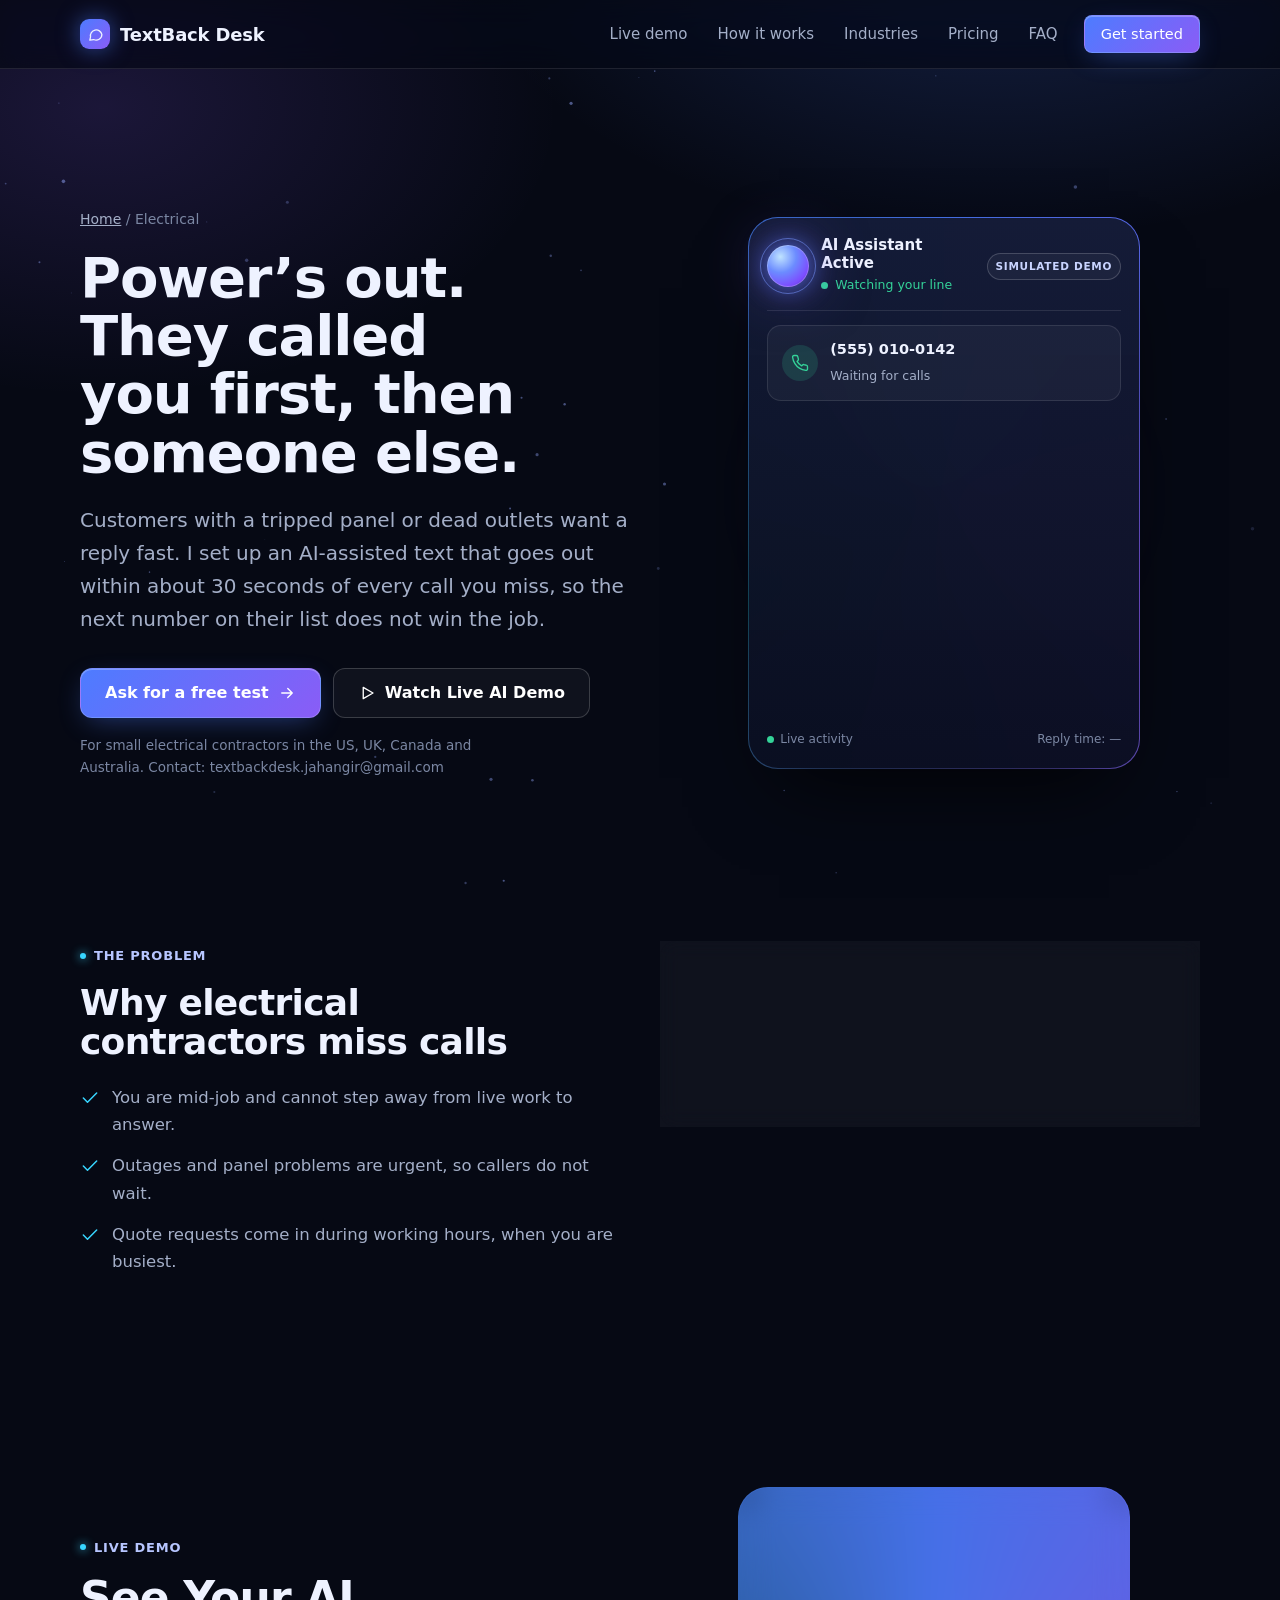
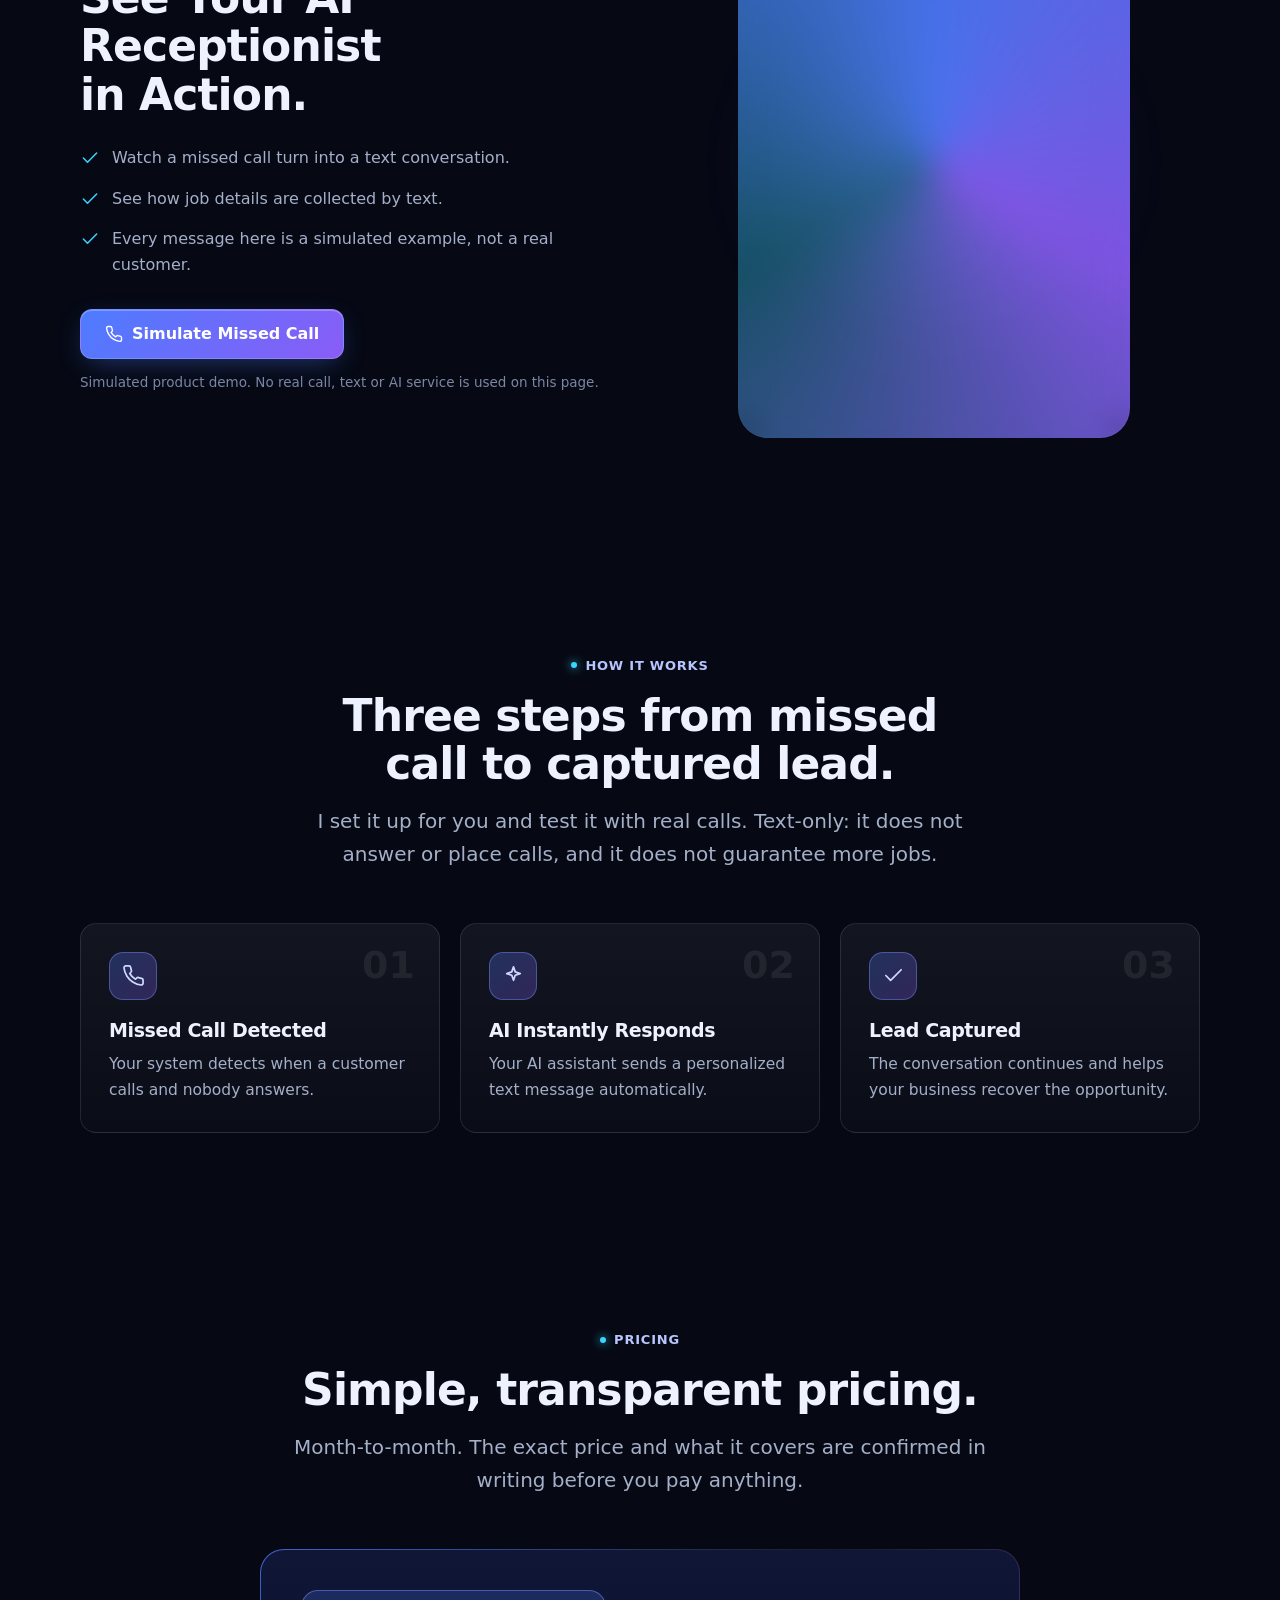
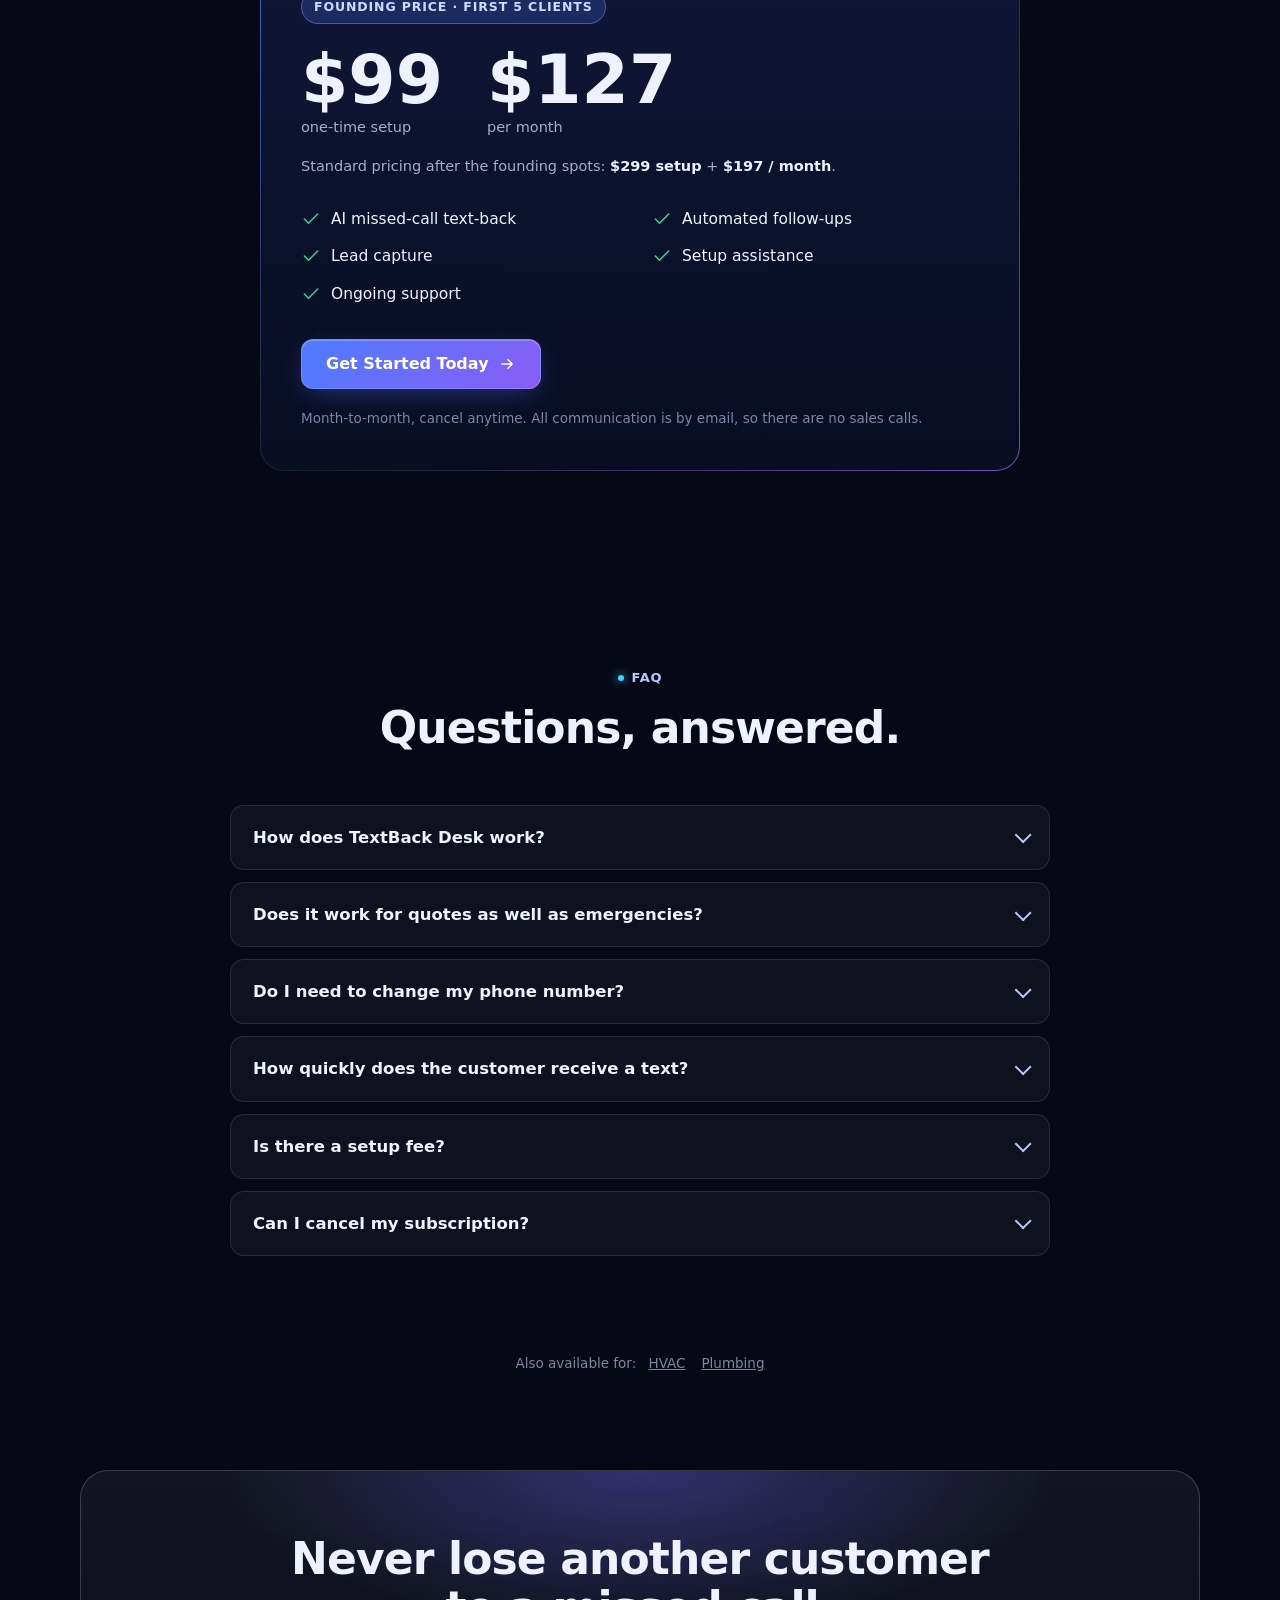
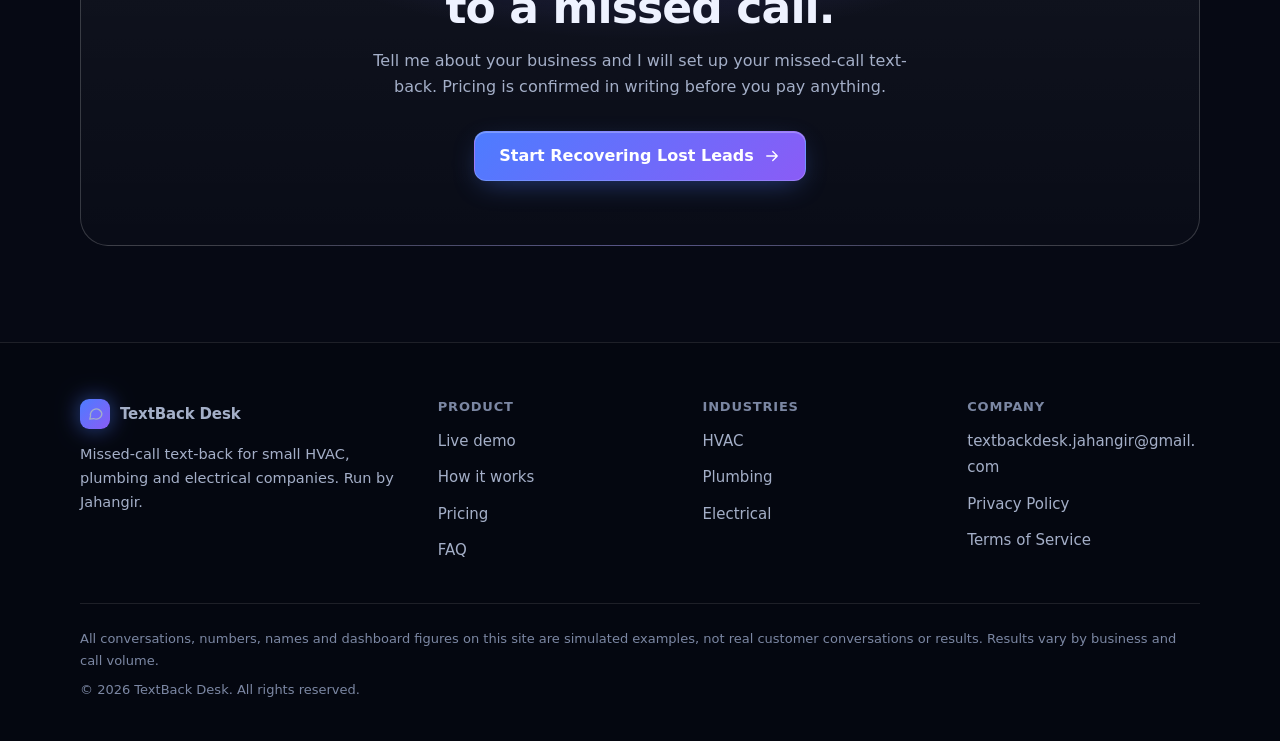
==== commit 4a087e15: "Review fixes: CSP, drop Google Fonts, shorter titles/descriptions, privacy disclosure, sitemap lastm" ====
--- a/electrical/index.html
+++ b/electrical/index.html
@@ -2,23 +2,22 @@
 <html lang="en">
 <head>
 <meta charset="utf-8">
+<meta http-equiv="Content-Security-Policy" content="default-src 'none'; script-src 'self'; style-src 'self' 'unsafe-inline'; img-src 'self' data:; font-src 'self'; connect-src 'none'; form-action 'none'; base-uri 'none'">
+<meta name="referrer" content="strict-origin-when-cross-origin">
 <meta name="viewport" content="width=device-width, initial-scale=1">
-<title>Missed-Call Text-Back for Electrical Contractors | TextBack Desk</title>
-<meta name="description" content="Missed-call text-back for small electrical contractors in the US, UK, Canada and Australia. A text goes out within about 30 seconds of a missed call, written for electrical jobs.">
+<title>Missed-Call Text-Back for Electricians | TextBack Desk</title>
+<meta name="description" content="Missed-call text-back for small electrical contractors. Every missed call gets a text within about 30 seconds, written for electrical jobs.">
 <link rel="canonical" href="https://jahangiribrahim66.github.io/textback-desk/electrical/">
 <meta name="robots" content="index, follow">
 <meta property="og:type" content="website">
 <meta property="og:site_name" content="TextBack Desk">
-<meta property="og:title" content="Missed-Call Text-Back for Electrical Contractors | TextBack Desk">
-<meta property="og:description" content="Missed-call text-back for small electrical contractors in the US, UK, Canada and Australia. A text goes out within about 30 seconds of a missed call, written for electrical jobs.">
+<meta property="og:title" content="Missed-Call Text-Back for Electricians | TextBack Desk">
+<meta property="og:description" content="Missed-call text-back for small electrical contractors. Every missed call gets a text within about 30 seconds, written for electrical jobs.">
 <meta property="og:url" content="https://jahangiribrahim66.github.io/textback-desk/electrical/">
 <meta name="twitter:card" content="summary">
 <link rel="icon" href="data:image/svg+xml,%3Csvg xmlns=%27http://www.w3.org/2000/svg%27 viewBox=%270 0 32 32%27%3E%3Cdefs%3E%3ClinearGradient id=%27g%27 x1=%270%27 y1=%270%27 x2=%271%27 y2=%271%27%3E%3Cstop offset=%270%27 stop-color=%27%234d7cff%27/%3E%3Cstop offset=%271%27 stop-color=%27%238a5cf6%27/%3E%3C/linearGradient%3E%3C/defs%3E%3Crect width=%2732%27 height=%2732%27 rx=%278%27 fill=%27url(%23g)%27/%3E%3Cpath d=%27M8 10h16v9H15l-5 4v-4H8z%27 fill=%27white%27/%3E%3C/svg%3E">
 <meta name="theme-color" content="#060914">
 <meta name="color-scheme" content="dark">
-<link rel="preconnect" href="https://fonts.googleapis.com">
-<link rel="preconnect" href="https://fonts.gstatic.com" crossorigin>
-<link href="https://fonts.googleapis.com/css2?family=Inter:wght@400;500;600&family=Sora:wght@600;700&display=swap" rel="stylesheet">
 <link rel="stylesheet" href="../assets/styles.css">
 <script type="application/ld+json">{"@context": "https://schema.org", "@graph": [{"@type": "Service", "@id": "https://jahangiribrahim66.github.io/textback-desk/electrical/#service", "name": "Missed-call text-back for electrical contractors", "serviceType": "Missed-call text-back setup and management", "description": "Missed-call text-back for small electrical contractors in the US, UK, Canada and Australia. A text goes out within about 30 seconds of a missed call, written for electrical jobs.", "provider": {"@type": "Person", "name": "Jahangir", "email": "textbackdesk.jahangir@gmail.com"}, "areaServed": ["United States", "United Kingdom", "Canada", "Australia"], "audience": {"@type": "BusinessAudience", "audienceType": "electrical contractors"}, "url": "https://jahangiribrahim66.github.io/textback-desk/electrical/"}, {"@type": "BreadcrumbList", "itemListElement": [{"@type": "ListItem", "position": 1, "name": "Home", "item": "https://jahangiribrahim66.github.io/textback-desk/"}, {"@type": "ListItem", "position": 2, "name": "Missed-Call Text-Back for Electrical Contractors", "item": "https://jahangiribrahim66.github.io/textback-desk/electrical/"}]}, {"@type": "FAQPage", "mainEntity": [{"@type": "Question", "name": "How does TextBack Desk work?", "acceptedAnswer": {"@type": "Answer", "text": "When a customer calls your business number and nobody answers, an automatic text goes out to that caller. The customer can reply, the conversation collects their job details, and you see the lead so you can call back the ones worth your time. It is text-only: it does not answer or place phone calls."}}, {"@type": "Question", "name": "Does it work for quotes as well as emergencies?", "acceptedAnswer": {"@type": "Answer", "text": "Yes. The text asks what the job is, so you can read the reply and call back the emergency first and the quote request after."}}, {"@type": "Question", "name": "Do I need to change my phone number?", "acceptedAnswer": {"@type": "Answer", "text": "No. You keep your existing business number and your customers keep calling it. The exact call-handling setup depends on your phone provider and is worked out with you during setup."}}, {"@type": "Question", "name": "How quickly does the customer receive a text?", "acceptedAnswer": {"@type": "Answer", "text": "The goal is within about 30 seconds of the missed call. In the US, business texting first needs A2P 10DLC carrier registration (your legal business name, address, website and usually an EIN). Approval can take days to a couple of weeks, so texts may not go live on day one."}}, {"@type": "Question", "name": "Is there a setup fee?", "acceptedAnswer": {"@type": "Answer", "text": "Yes. The founding price for the first 5 clients is $99 setup and $127 per month. Standard pricing after that is $299 setup and $197 per month. The exact price is confirmed in writing before you pay anything."}}, {"@type": "Question", "name": "Can I cancel my subscription?", "acceptedAnswer": {"@type": "Answer", "text": "Yes. It is month-to-month and you can cancel anytime."}}]}]}</script>
 </head>
